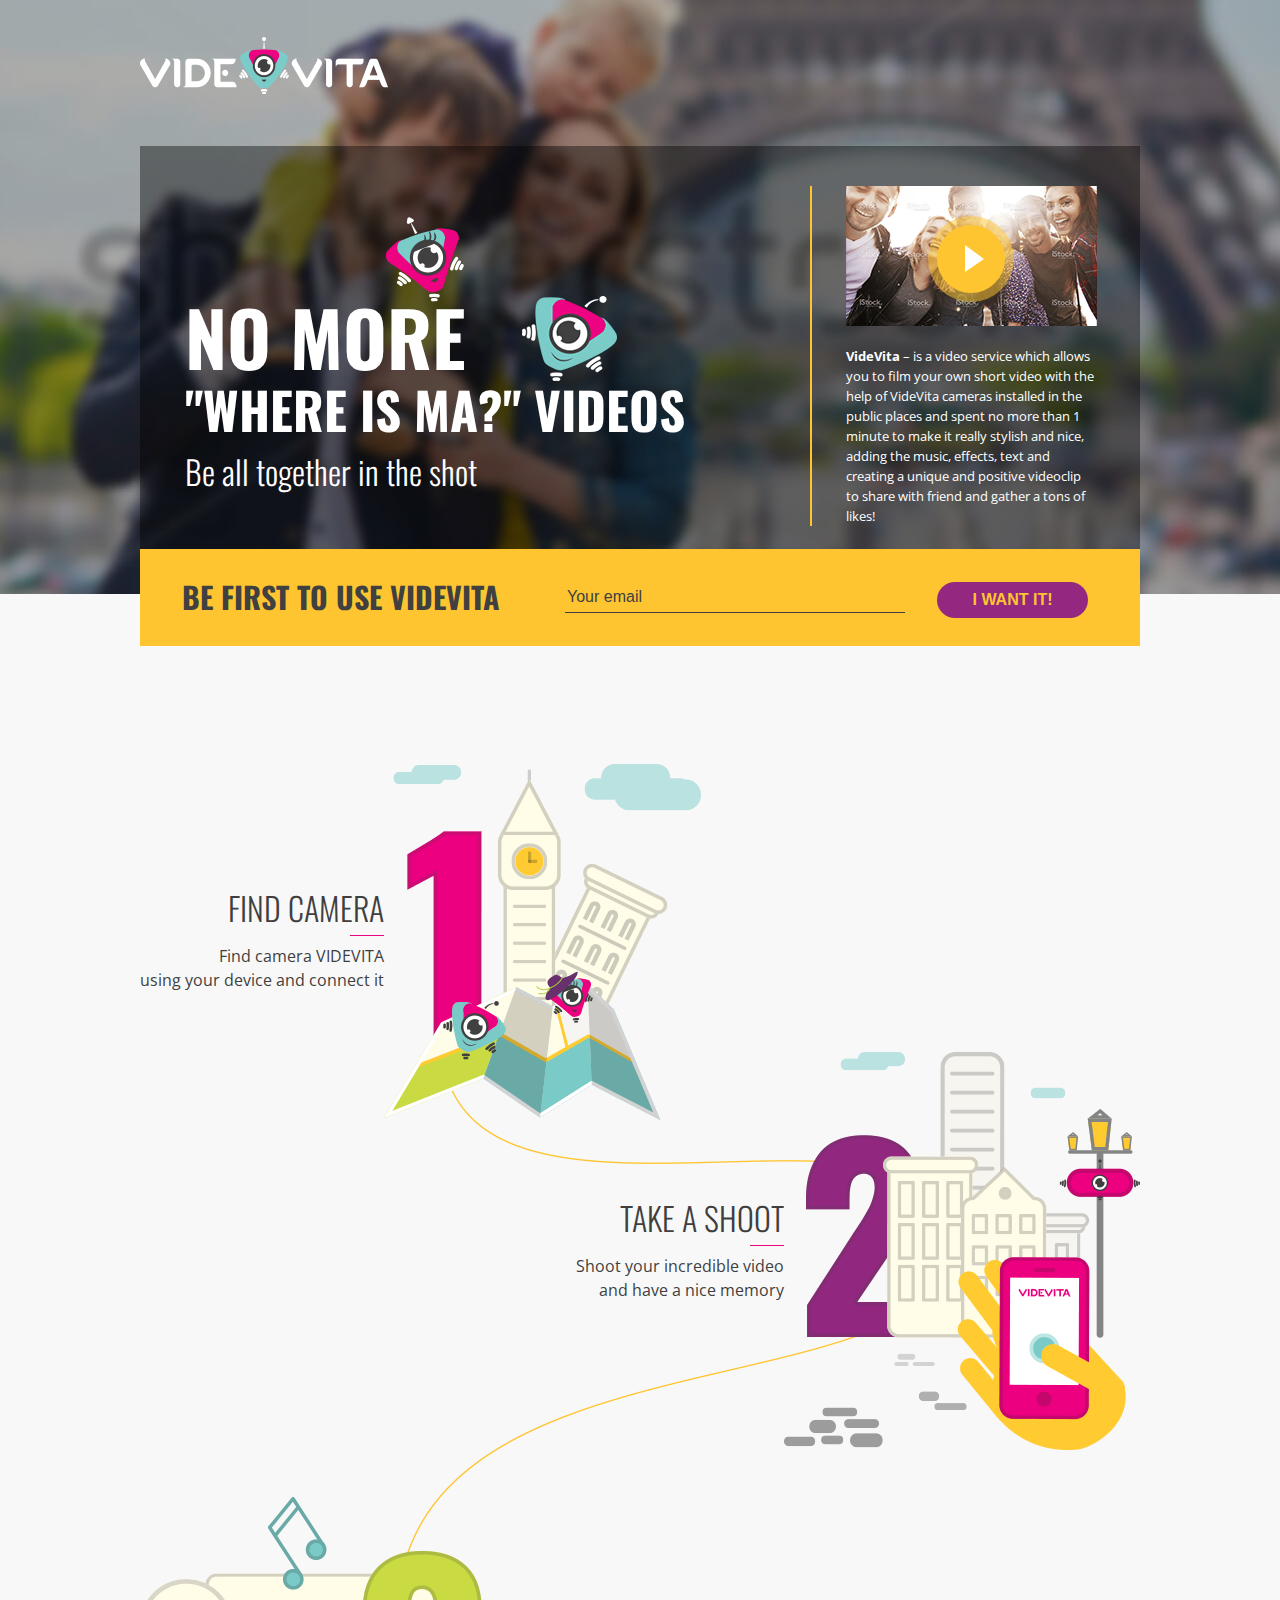
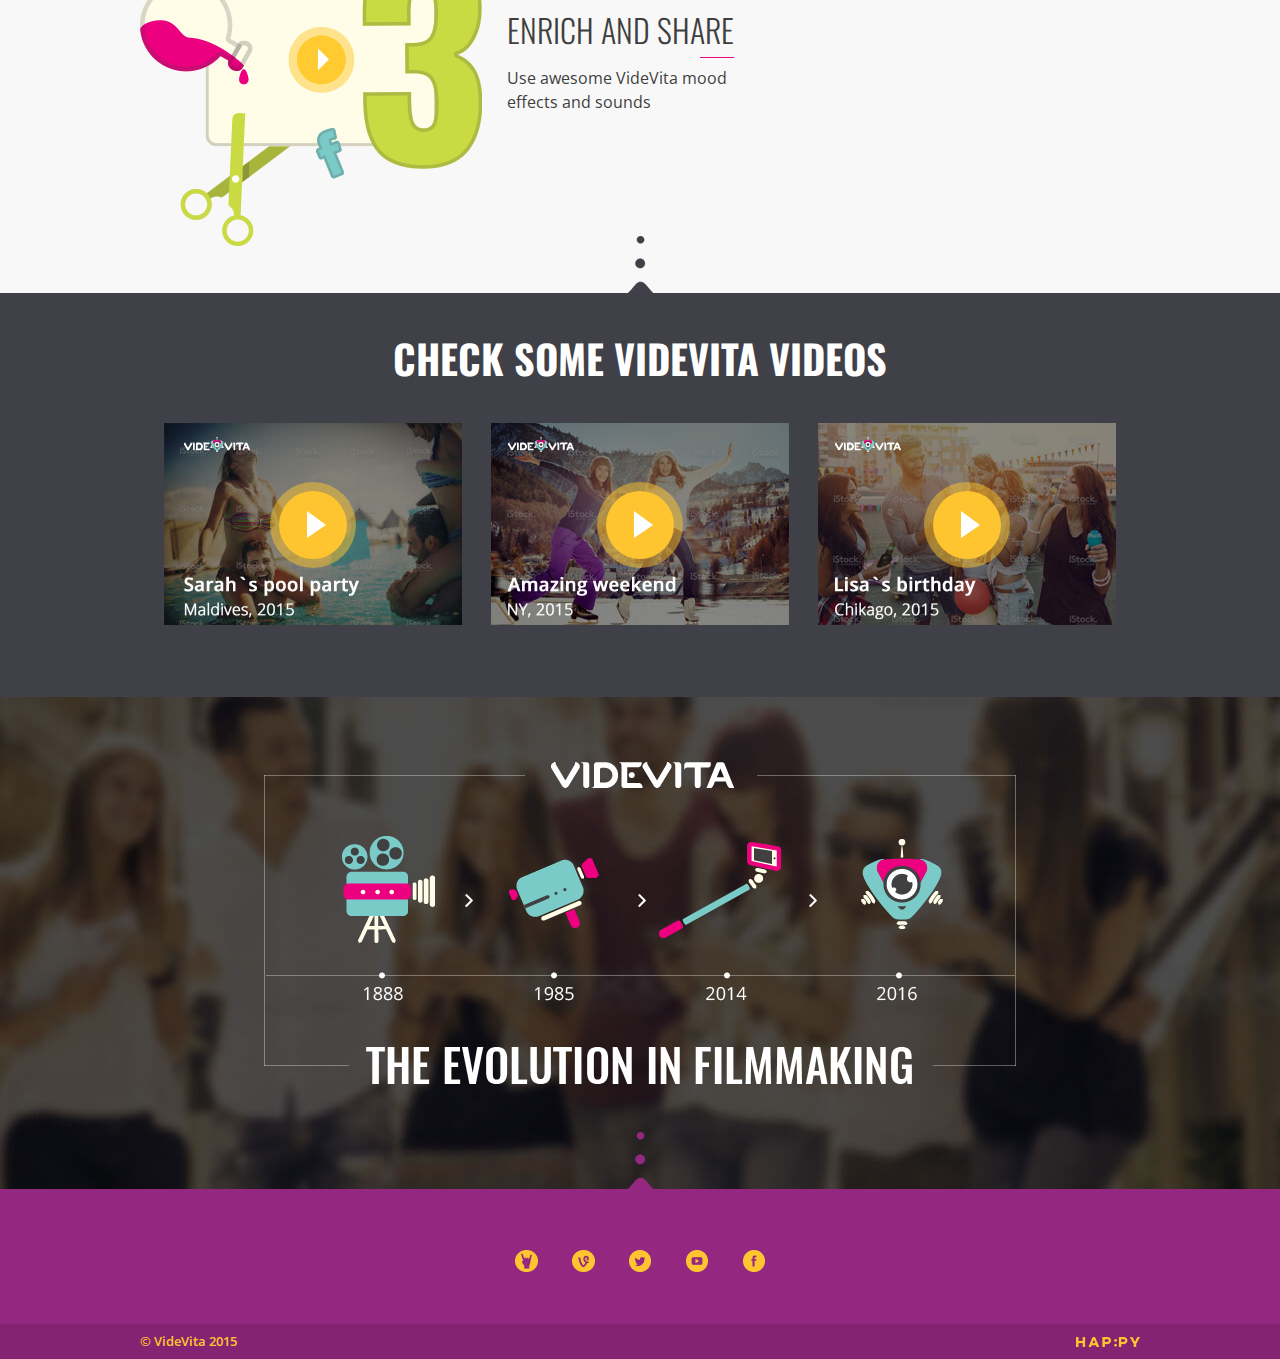
==== family.html @ 4fb15a7e "fxs" ====
<!DOCTYPE html>
<html lang="en">
<head>
	<meta charset="UTF-8">
	<meta content="width=device-width, initial-scale=1.0" name="viewport">
	<title>Vide Vita</title>
	<link rel="stylesheet" href="css/application.css">
	<script src="javascript/jquery-1.11.3.min.js"></script>
	<script src="javascript/main.js"></script>
</head>
<body>

<div class="overflow" id="top_popup">
	<div class="popup">
		<div class="close_btn">&times;</div>
		<iframe id="player" width="620" height="515" src="https://www.youtube.com/embed/m9vE_KxJKB8?enablejsapi=1" frameborder="0" allowfullscreen></iframe>
	</div>
</div>
<div class="overflow" id="vid_1">
	<div class="popup">
		<div class="close_btn">&times;</div>
		<iframe id="player2" width="620" height="515" src="https://www.youtube.com/embed/Utg8xJfvDkA?enablejsapi=1" frameborder="0" allowfullscreen></iframe>
	</div>
</div>
<div class="overflow" id="vid_2">
	<div class="popup">
		<div class="close_btn">&times;</div>
		<iframe id="player3" width="620" height="515" src="https://www.youtube.com/embed/xbzcPTRSy5Y?enablejsapi=1" frameborder="0" allowfullscreen></iframe>
	</div>
</div>
<div class="overflow" id="vid_3">
	<div class="popup">
		<div class="close_btn">&times;</div>
		<iframe id="player4" width="620" height="515" src="https://www.youtube.com/embed/7QGIwifx1K0?enablejsapi=1" frameborder="0" allowfullscreen></iframe>
	</div>
</div>

<!--START-->
<section class="start" id="family">
	<!--header-->
	<header id="header">
		<a href="javascript:;" class="logo">
			<img src="img/logo.png" alt="videvita logo">
		</a>
	</header>
	<!--newsletter_subscribe-->
	<div class="about container">
		<div class="clearfix">
			<div class="left left_cont">
				<!-- youth content -->
				<div class="youth">
					<h1>
						<span>
							Turn your video selfie
						</span>
						<br>
						to masterpiece
					</h1>
					<p>
						All likes will be Yours
					</p>
					<img src="img/top_pair.png" alt="pair">
				</div>
				<!-- family content -->
				<div class="family">
					<h1>
						No more<br>
						<span>
							"Where is Ma?" videos
						</span>
					</h1>
					<p>
						Be all together in the shot
					</p>
				</div>
				<!-- travel content -->
				<div class="travel">
					<h1>
						No more <br>
						<span>
							boring videos
						</span>
					</h1>
					<p>
						Journeys impressions – let them be really collectible
					</p>
				</div>
			</div>
			<div class="right right_cont">
				<div class="video">
					<span class="fake_play" data-target="top_popup"></span>
					<img src="img/top_video.png" alt="video">	
				</div>
				<p>
					<b>VideVita</b> – is a video service which 
					allows you to film your own short video with the help of VideVita cameras installed in the public places and spent no more than 1 minute to make it really stylish and nice, adding the music, effects, text and creating a unique and positive videoclip to share with friend and gather  a  tons of likes!
				</p>
			</div>
		</div>
		<div class="newsletter_subscribe">
			<h2 class="left">
				Be first to use VideVita
			</h2>
			<form action="">
				<input type="text" class="input_sub left" placeholder="Your email">
				<input type="submit" class="btn_sub right" value="I want it!">
			</form>
		</div>
	</div>
	
</section>

<!-- MANUAL -->
<section class="manual">
	<div class="container">
		<div class="container_fluid">
			<div class="block left manual_first">
				<div class="manual_content">
					<h2>
						find camera
					</h2>
					<p>
			      Find camera VIDEVITA
			      <br>
						using your device and connect it
					</p>
				</div>
				<div class="manual_img"><img src="img/manual_1.png" alt=""></div>
			</div>
		</div>
		<div class="container_fluid">
			<div class="block right manual_second">
				<div class="manual_content">
					<h2>
						take a shoot
					</h2>
					<p>
			      Shoot your incredible video 
			      <br> 
			      and have a nice memory
					</p>
				</div>
				<div class="manual_img"><img src="img/manual_2.png" alt=""></div>
			</div>
		</div>
		<div class="container_fluid">
			<div class="block left manual_third">
				<div class="manual_img"><img src="img/manual_3.png" alt=""></div>
				<div class="manual_content">
					<h2>
						enrich and share
					</h2>
					<p>
			      Use awesome VideVita mood 
			      <br>
						effects and sounds
					</p>
				</div>
			</div>
		</div>
	</div>
</section>

<!-- VIDEO -->
<section class="video">
	<div class="container">
		<h2>
			Check some videvita videos
		</h2>
		<div class="container_fluid videos_wr">
			<div class="block">
				<img src="img/video_block_1.jpg" alt="">
				<span class="fake_play" data-target="vid_1"></span>
			</div>
			<div class="block">
				<img src="img/video_block_2.jpg" alt="">
				<span class="fake_play" data-target="vid_2"></span>
			</div>
			<div class="block">
				<img src="img/video_block_3.jpg" alt="">
				<span class="fake_play" data-target="vid_3"></span>
			</div>
		</div>
	</div>
</section>

<!-- EVOLUTION -->
<section class="evolution">
	<div class="container">
		<img class="evo_img" src="img/evolution_img.png" alt="evolution">
	</div>
</section>

<!-- FOOTER -->
<footer id="footer">
	<div class="container socials">
		<a href="javascript:;" class="soc_1"></a>
		<a href="javascript:;" class="soc_2"></a>
		<a href="javascript:;" class="soc_3"></a>
		<a href="javascript:;" class="soc_4"></a>
		<a href="javascript:;" class="soc_5"></a>
	</div>
	<div class="container_fluid bottom">
		<div class="container">
			<div class="left copy">
				&copy; VideVita 2015
			</div>
			<div class="right">
				<a href="http://happydesign.pro/" target="_blank" class="happy">
					<img src="img/happy.png" alt="happy_logo">
				</a>
			</div>
		</div>
	</div>
</footer>

</body>
</html>
---- css/application.css ----
@import url(https://fonts.googleapis.com/css?family=Open+Sans:400,300,600,700,800);
/* font-family: 'Open Sans', sans-serif; */
@import url(https://fonts.googleapis.com/css?family=Oswald:400,300,700);
/* font-family: 'Oswald', sans-serif; */

/* reset */
html, body, div, span, applet, object, iframe,
h1, h2, h3, h4, h5, h6, p, blockquote, pre,
a, abbr, acronym, address, big, cite, code,
del, dfn, em, img, ins, kbd, q, s, samp,
small, strike, strong, sub, sup, tt, var,
b, u, i, center,
dl, dt, dd, ol, ul, li,
fieldset, form, label, legend,
table, caption, tbody, tfoot, thead, tr, th, td,
article, aside, canvas, details, embed, 
figure, figcaption, footer, header, hgroup, 
menu, nav, output, ruby, section, summary,
time, mark, audio, video {
	margin: 0;
	padding: 0;
	border: 0;
	font-size: 100%;
	font: inherit;
	vertical-align: baseline;
}
article, aside, details, figcaption, figure, 
footer, header, hgroup, menu, nav, section {
	display: block;
}
body {
	line-height: 1;
}
ol, ul {
	list-style: none;
}
blockquote, q {
	quotes: none;
}
blockquote:before, blockquote:after,
q:before, q:after {
	content: '';
	content: none;
}
table {
	border-collapse: collapse;
	border-spacing: 0;
}
b{
	font-weight: bold;
}

/* def's*/
html, body{
	height: 100%;
	font-family: 'Open Sans', sans-serif;
	background-color: #f8f8f8;
	min-width: 100px;
}

body > section,
footer{
	width: 100%;
	min-width: 1000px;
}

*{
	-webkit-box-sizing:border-box;
	-moz-box-sizing:border-box;
	box-sizing:border-box
}
:before,:after{
	-webkit-box-sizing:border-box;
	-moz-box-sizing:border-box;
	box-sizing:border-box
}

.container:before,
.container:after,
.container_fluid:before,
.container_fluid:after{
	display: table;
  content: " ";
}
.container:after,
.container_fluid:after{
	clear: both;
}

.container{
	width: 1000px;
	margin: 0 auto;
}
.container_fluid{
	width: 100%;
}

.left{
	float: left;
}
.right{
	float: right;
}

/* animation */
.animated {
  -webkit-animation-duration: 1s;
  animation-duration: 1s;
  -webkit-animation-fill-mode: both;
  animation-fill-mode: both;
}
@-webkit-keyframes fadeInLeft {
  0% {
    opacity: 0;
    -webkit-transform: translate3d(-100%, 0, 0);
    transform: translate3d(-100%, 0, 0);
  }

  100% {
    opacity: 1;
    -webkit-transform: none;
    transform: none;
  }
}

@keyframes fadeInLeft {
  0% {
    opacity: 0;
    -webkit-transform: translate3d(-100%, 0, 0);
    -ms-transform: translate3d(-100%, 0, 0);
    transform: translate3d(-100%, 0, 0);
  }

  100% {
    opacity: 1;
    -webkit-transform: none;
    -ms-transform: none;
    transform: none;
  }
}

.fadeInLeft {
  -webkit-animation-name: fadeInLeft;
  animation-name: fadeInLeft;
}

/* popup */
.overflow{
	display: none;
	position: fixed;
	overflow: hidden;
	z-index: 10;
	top: 0;
	left: 0;
	align-items: center;

	width: 100%;
	height: 100%;
	background: rgba(0,0,0, .7);

	-webkit-transition: all .3s ease;
	-o-transition: all .3s ease;
	transition: all .3s ease;
}
	.overflow.visible{
		display: flex;
	}
	.overflow .popup{
		margin: 0 auto;
		min-width: 600px;
		min-height: 300px;
		position: relative;
	}
	.close_btn{
		color: #f8f8f8;
		font-size: 35px;
		cursor: pointer;
		position: absolute;
		z-index: 11;
		top: -35px;
		right: 0;
	}

/* fake_play */
.fake_play{
	display: block;
	position: absolute;
	z-index: 2;
	top: 50%;
	left: 50%;
	margin-top: -34px;
	margin-left: -34px;
	width: 68px;
	height: 68px;
	background: #fec530;
	-webkit-border-radius: 50%;
	-moz-border-radius: 50%;
	-o-border-radius: 50%;
	border-radius: 50%;
	box-shadow: 0 0 0 9px rgba(254,197,48, .5);
	cursor: pointer;

	-webkit-transition: all .3s ease-in-out;
	-moz-transition: all .3s ease-in-out;
	-ms-transition: all .3s ease-in-out;
	-o-transition: all .3s ease-in-out;
	transition: all .3s ease-in-out;
	
}
	.fake_play:after{
		content: "";
    display: block;
    position: absolute;
    top: 20px;
    left: 28px;
    margin: 0 auto;
    border-style: solid;
    border-width: 14.5px 0 13.5px 19px;
    border-color: transparent transparent transparent rgba(255, 255, 255, 1);
	}
	.fake_play:hover{
   	-webkit-transform: scale(1.1);
		-moz-transform: scale(1.1);
		transform: scale(1.1);
	}

/* header */
#header{
	width: 1000px;
	margin: 0 auto;
}
	#header .logo{
		display: block;
		color: #fff;
	}

/* top */
section.start{
	width: 100%;
	height: 594px;
	position: relative;

	padding-top: 37px;
	-webkit-transition: background .3s ease;
	-o-transition: background .3s ease;
	transition: background .3s ease;
}
	section.start#youth{
		background: url('images/top_bg.jpg') no-repeat 50% top;
		-webkit-background-size: cover;
		background-size: cover;
	}
		section.start .youth{
			display: none;
		}
		section.start#youth .youth{
			display: block;
		}
		section.start#youth h1 span{
			display: inline-block;
			margin-bottom: 25px;
		}
	section.start#family{
		background: url('images/top_family.jpg') no-repeat 50% top;
		-webkit-background-size: cover;
		background-size: cover;
	}
		section.start .family{
			display: none;
		}
		section.start#family .family{
			display: block;
		}
			section.start .family h1,
			section.start .travel h1{
				margin-top: 113px !important;
			}
			section.start .family h1:before{
				content: '';
				width: 231px;
				height: 164px;
				top: -82px;
				left: 201px;
				position: absolute;
				display: block;

				background: url('images/family_pair.png') no-repeat 0 0;
			}
			section.start .family h1 span{
				display: block;
				margin-top: 10px;
			}
	section.start#travel{
		background: url('images/top_travel.jpg') no-repeat 50% top;
		-webkit-background-size: cover;
		background-size: cover;
	}
		section.start .travel{
			display: none;
		}
		section.start#travel .travel{
			display: block;
		}
		section.start .travel h1 span{
			display: block;
			margin-top: 13px;
		}
		section.start .travel h1:before{
			content: '';
			width: 212px;
			height: 223px;
			top: -93px;
			left: 208px;
			position: absolute;
			display: block;

			background: url('images/travel_pair.png') no-repeat 0 0;
		}

	section.start .newsletter_subscribe{
		position: absolute;
		bottom: 0;
		left: 0;
		width: 100%;
		padding: 33px 52px 28px 42px;

		background: #fec530;
	}
		.newsletter_subscribe h2{
			font-size: 30px;
			color: #404041;
			text-transform: uppercase;
			font-family: 'Oswald', sans-serif;
			font-weight: 700;
		}
		.newsletter_subscribe .input_sub{
			background: none;
			border: none;
			border-bottom: 1px solid #404041;
			outline: none;
			width: 340px;	
			margin-left: 65px;

			font-size: 16px;
			color: #404041;
			line-height: 28px;
		}

		::-webkit-input-placeholder {color:#404041;}
		::-moz-placeholder          {color:#404041;}
		:-moz-placeholder           {color:#404041;}
		:-ms-input-placeholder      {color:#404041;}

		.newsletter_subscribe .btn_sub{
			border: none;
			outline: none;
			height: 36px;
			width: 151px;
			
			cursor: pointer;
			text-align: center;
			color: #fec530;
			font-size: 16px;
			font-weight: 900;
			background: #942780;
			text-transform: uppercase;
			border-radius: 25px;

			-webkit-transition: all .3s ease-in-out;
			-o-transition: all .3s ease-in-out;
			transition: all .3s ease-in-out;
		}
			.newsletter_subscribe .btn_sub:hover{
				background-color: #fec530;
				color: #942780;
				box-shadow: 0 0 0 2px #942780;
			}

	section.start .about{
		position: relative;
		bottom: -50px;
		height: 500px;
		left: 0;
		padding: 40px 45px;

		background: rgba(0,0,0, .4);
	}
	section.start .about .left_cont{
		color: #fff;
	}
		section.start .left_cont h1{
			margin-bottom: 20px;
			margin-top: -25px;
			position: relative;

			font-family: 'Oswald', sans-serif;
			font-size: 75px;
			text-transform: uppercase;
			font-weight: 700;
		}
			section.start .left_cont h1 span {
				font-size: 51px;
			}
		section.start .left_cont p{
			margin-bottom: 30px;

			font-size: 33px;
			font-family: 'Oswald', sans-serif;
			font-weight: 300;
		}
	section.start .about .right_cont{
		padding-left: 34px;
		width: 285px;
		border-left: 2px solid #fec530;

		color: #fff;
		font-size: 13px;
		line-height: 20px;
	}
		section.start .about .video {
			margin-bottom: 15px;
			position: relative;
		}

/* manual */
section.manual{
	padding-top: 170px;
	padding-bottom: 45px;
}
	section.manual > .container{
		background: url('images/manual_bg.png') no-repeat 264px 230px;
	}
	section.manual h2{
		margin-bottom: 20px;

		font-family: 'Oswald', sans-serif;
		text-transform: uppercase;
		font-size: 32px;
		color: #3f3f40;
		font-weight: 300;
		position: relative;
	}
		section.manual h2:after{
			content: '';
			position: absolute;
			bottom: -12px;
			right: 0;
			width: 34px;
			height: 1px;
			background: #ec0681;
		}
	section.manual p{
		font-size: 16px;
		line-height: 24px;
		font-weight: 400;
		color: #3f3f40;
	}
	section.manual .block{
		position: relative;
	}
	section.manual .block > div{
		float: left;
	}
		.manual_first,
		.manual_second{
			text-align: right;
		}
		.manual_first .manual_content{
			margin-top: 128px;
		}
		.manual_second{
			margin-top: -70px;
		}
			.manual_second .manual_content{
				margin-top: 150px;
			}
		.manual_third{
			margin-top: 45px;
		}
			.manual_third .manual_content{
				margin-top: 117px;
				margin-left: 25px;
			}

/* video */
section.video{
	background: #404048;
	color: #fff;
	text-align: center;

	padding-bottom: 70px;
	position: relative;
}
	section.video:before{
		content: '';
		position: absolute;
		top: -57px;
		left: 50%;
		margin-left: -12px;
		width: 25px;
		height: 57px;

		background: url('images/video_before.png') no-repeat 50%;
		z-index: 2;
	}
	section.video h2{
		text-align: center;
		text-transform: uppercase;
		font-size: 40px;
		font-family: 'Oswald', sans-serif;
		font-weight: 700;

		margin: 45px 0;
	}

	section.video .block {
		display: inline-block;
		position: relative;
	}
		section.video .block:nth-child(even){
			margin: 0 25px;
		}

/* evolution */
section.evolution{
	height: 492px;

	background: url('images/evolution_bg.jpg') no-repeat 50%;
	-webkit-background-size: cover;
	background-size: cover;
}
	section.evolution .evo_img{
		display: block;
		margin: 65px auto 105px;
	}

/* footer */
#footer{
	background-color: #942780;
	position: relative;
}
	#footer:before{
		content: '';
		position: absolute;
		top: -57px;
		left: 50%;
		margin-left: -12px;
		width: 25px;
		height: 57px;

		background: url('images/footer_before.png') no-repeat 50%;
		z-index: 2;
	}
	#footer .socials{
		text-align: center;
		padding-top: 60px;
		padding-bottom: 50px;
	}
		#footer .socials a{
			display: inline-block;
			margin: 0 15px;
			width: 23px;
			height: 23px;
			text-decoration: none;

			-webkit-transition: all .3s ease-in-out;
			-moz-transition: all .3s ease-in-out;
			-ms-transition: all .3s ease-in-out;
			-o-transition: all .3s ease-in-out;
			transition: all .3s ease-in-out;
		}
			#footer .socials a:hover{
		   	-webkit-transform: scale(0.9);
				-moz-transform: scale(0.9);
				transform: scale(0.9);
			}
			#footer .socials a.soc_1{
				background: url('images/soc_1.png') no-repeat 50%;
			}
			#footer .socials a.soc_2{
				background: url('images/soc_2.png') no-repeat 50%;
			}
			#footer .socials a.soc_3{
				background: url('images/soc_3.png') no-repeat 50%;
			}
			#footer .socials a.soc_4{
				background: url('images/soc_4.png') no-repeat 50%;
			}
			#footer .socials a.soc_5{
				background: url('images/soc_5.png') no-repeat 50%;
			}
	#footer .bottom{
		height: 35px;
		line-height: 35px;

		background: #852373;
		color: #fec530;
	}
		#footer .bottom .copy{
			font-size: 13px;
			font-weight: 600;
		}
		#footer .bottom .happy{
			text-decoration: none;
		}
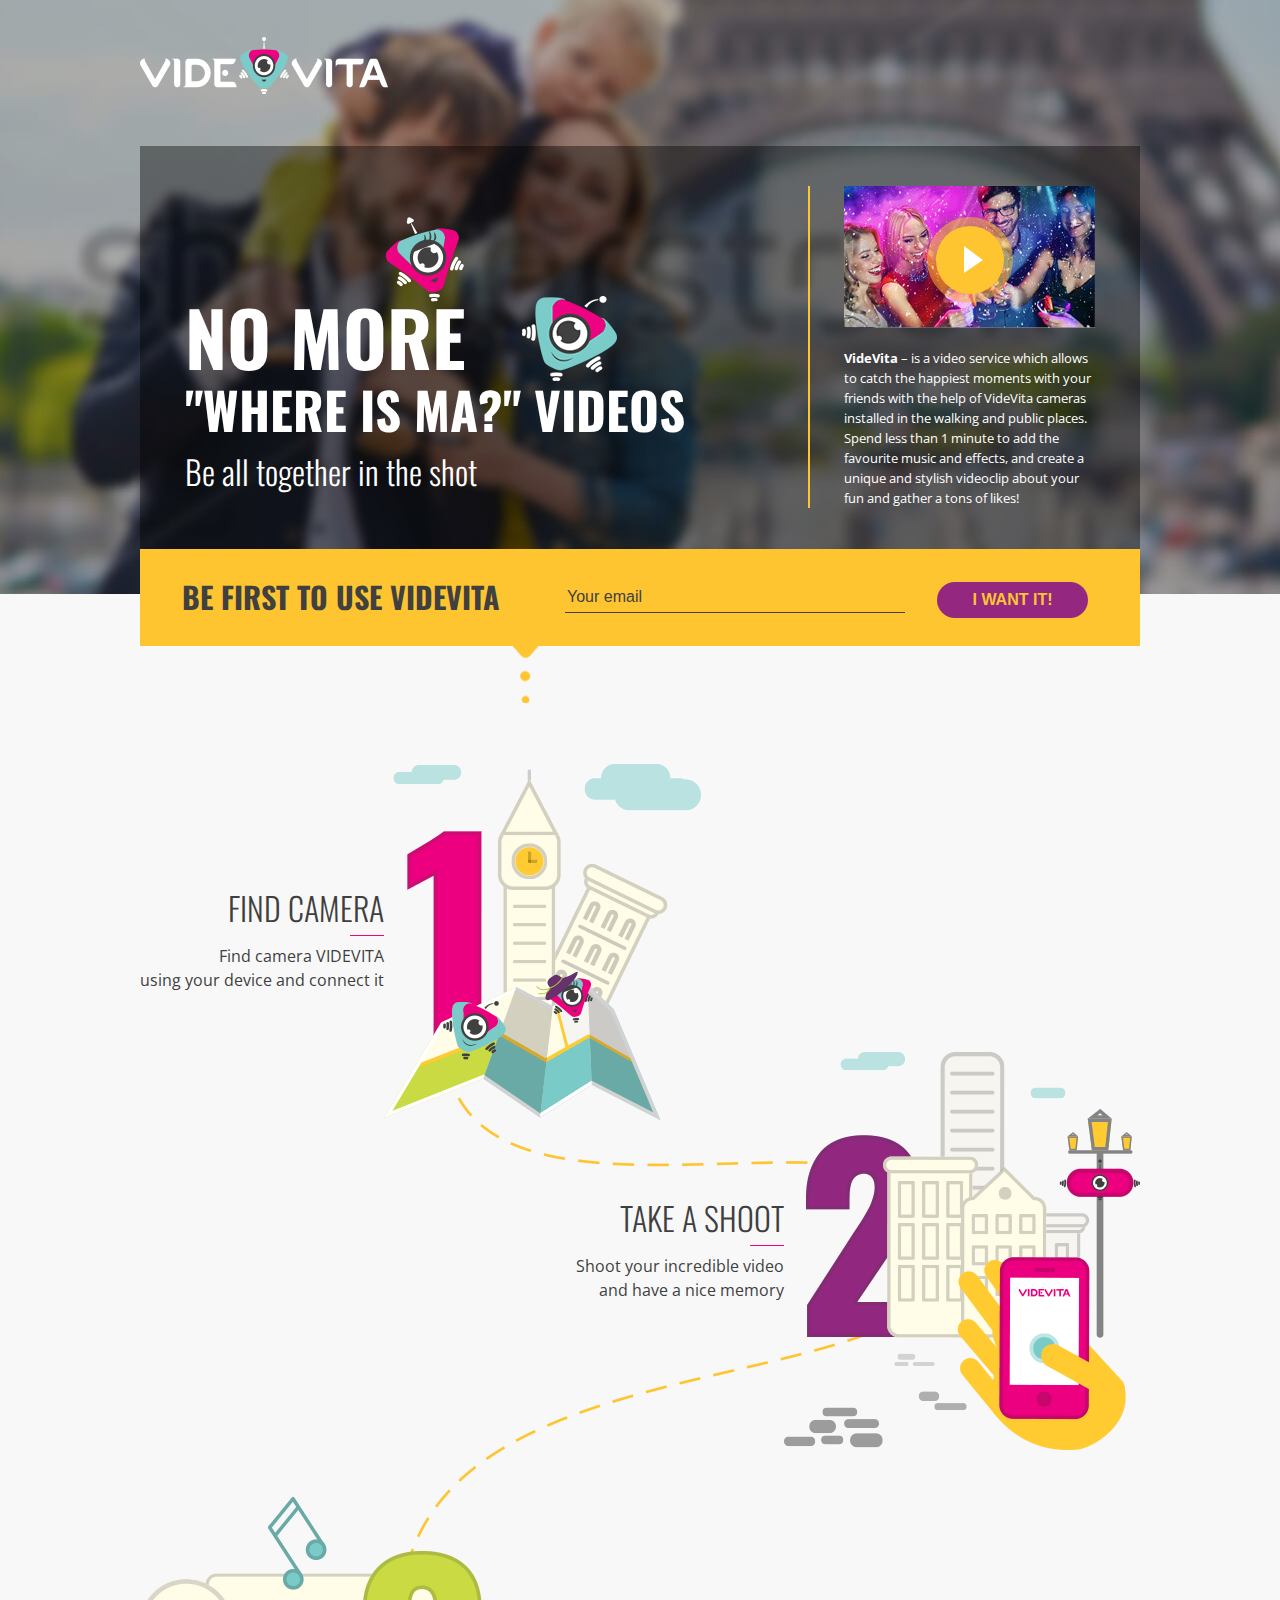
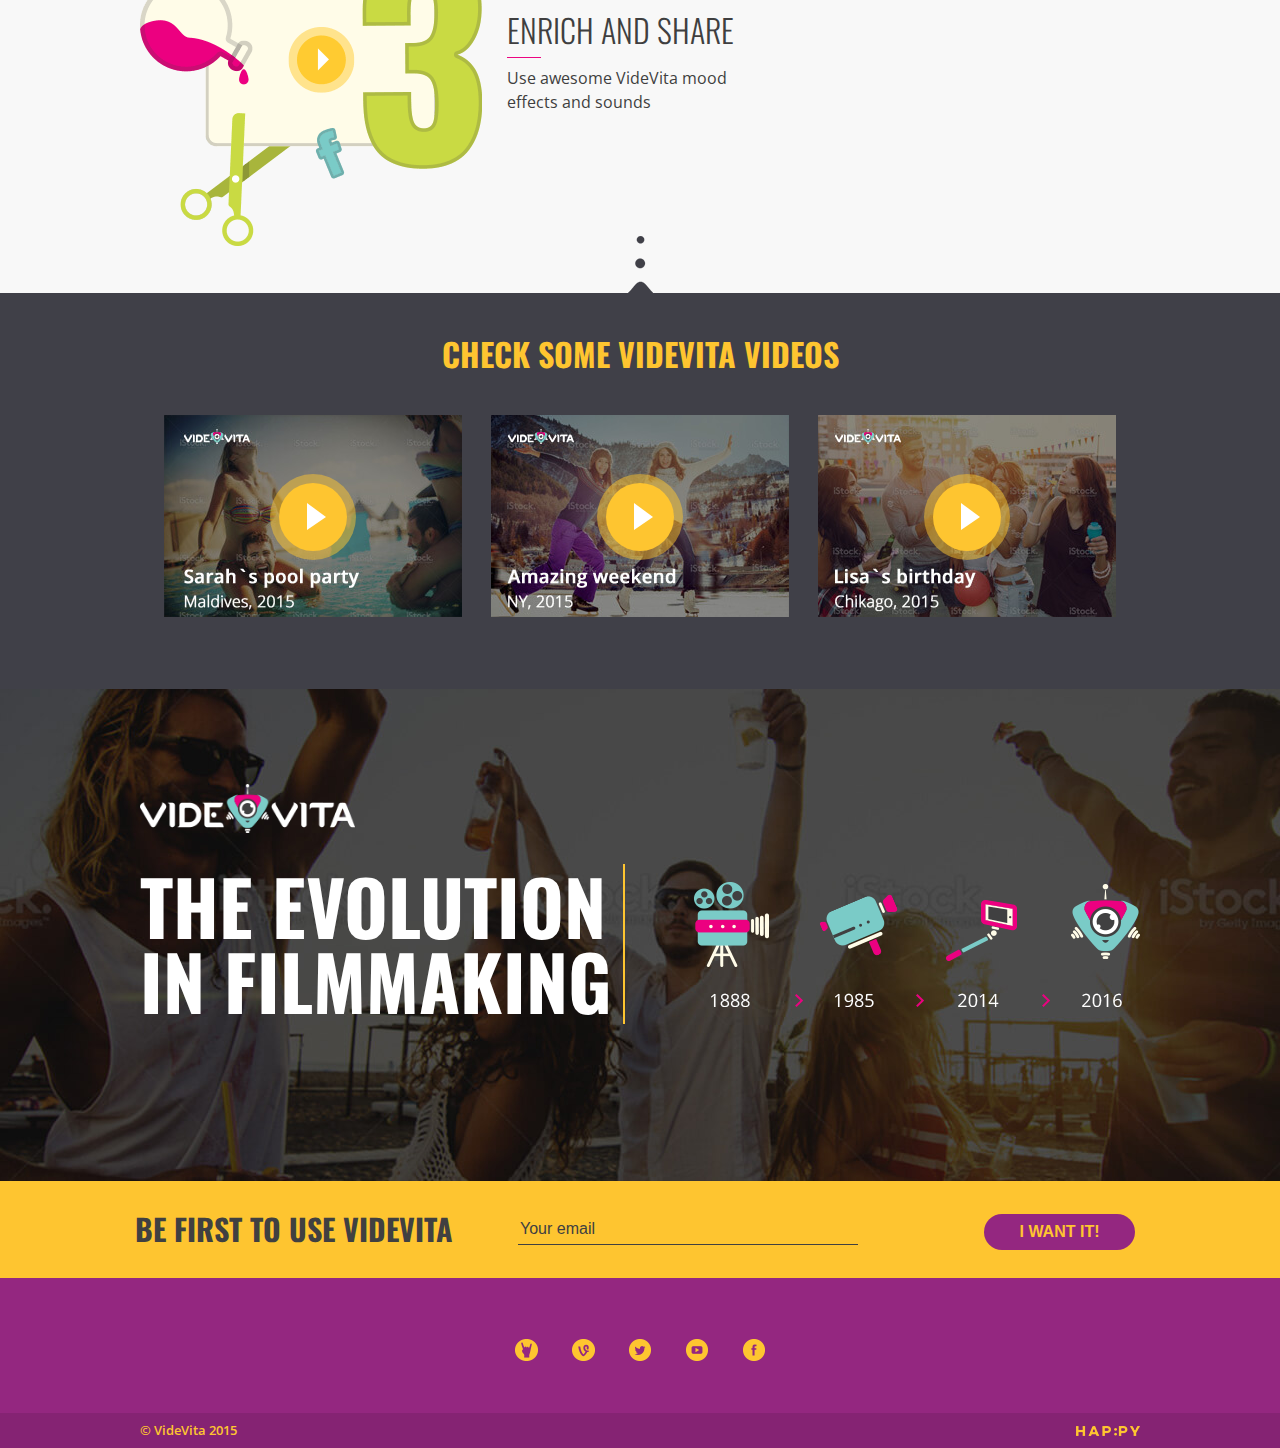
==== commit f1c999ad: "fxs/changes" ====
--- a/family.html
+++ b/family.html
@@ -13,25 +13,25 @@
 <div class="overflow" id="top_popup">
 	<div class="popup">
 		<div class="close_btn">&times;</div>
-		<iframe id="player" width="620" height="515" src="https://www.youtube.com/embed/m9vE_KxJKB8?enablejsapi=1" frameborder="0" allowfullscreen></iframe>
+		<iframe id="player" width="620" height="515" src="https://www.youtube.com/embed/m9vE_KxJKB8?enablejsapi=1&loop=1&playlist=m9vE_KxJKB8" frameborder="0" allowfullscreen></iframe>
 	</div>
 </div>
 <div class="overflow" id="vid_1">
 	<div class="popup">
 		<div class="close_btn">&times;</div>
-		<iframe id="player2" width="620" height="515" src="https://www.youtube.com/embed/Utg8xJfvDkA?enablejsapi=1" frameborder="0" allowfullscreen></iframe>
+		<iframe id="player2" width="620" height="515" src="https://www.youtube.com/embed/Utg8xJfvDkA?enablejsapi=1&loop=1&playlist=Utg8xJfvDkA" frameborder="0" allowfullscreen></iframe>
 	</div>
 </div>
 <div class="overflow" id="vid_2">
 	<div class="popup">
 		<div class="close_btn">&times;</div>
-		<iframe id="player3" width="620" height="515" src="https://www.youtube.com/embed/xbzcPTRSy5Y?enablejsapi=1" frameborder="0" allowfullscreen></iframe>
+		<iframe id="player3" width="620" height="515" src="https://www.youtube.com/embed/xbzcPTRSy5Y?enablejsapi=1&loop=1&playlist=xbzcPTRSy5Y" frameborder="0" allowfullscreen></iframe>
 	</div>
 </div>
 <div class="overflow" id="vid_3">
 	<div class="popup">
 		<div class="close_btn">&times;</div>
-		<iframe id="player4" width="620" height="515" src="https://www.youtube.com/embed/7QGIwifx1K0?enablejsapi=1" frameborder="0" allowfullscreen></iframe>
+		<iframe id="player4" width="620" height="515" src="https://www.youtube.com/embed/7QGIwifx1K0?enablejsapi=1&loop=1&playlist=7QGIwifx1K0" frameborder="0" allowfullscreen></iframe>
 	</div>
 </div>
 
@@ -49,6 +49,7 @@
 			<div class="left left_cont">
 				<!-- youth content -->
 				<div class="youth">
+					<img src="img/top_pair.png" alt="pair">
 					<h1>
 						<span>
 							Turn your video selfie
@@ -59,7 +60,6 @@
 					<p>
 						All likes will be Yours
 					</p>
-					<img src="img/top_pair.png" alt="pair">
 				</div>
 				<!-- family content -->
 				<div class="family">
@@ -89,11 +89,11 @@
 			<div class="right right_cont">
 				<div class="video">
 					<span class="fake_play" data-target="top_popup"></span>
-					<img src="img/top_video.png" alt="video">	
+					<img src="img/top_video.jpg" alt="video">	
 				</div>
 				<p>
-					<b>VideVita</b> – is a video service which 
-					allows you to film your own short video with the help of VideVita cameras installed in the public places and spent no more than 1 minute to make it really stylish and nice, adding the music, effects, text and creating a unique and positive videoclip to share with friend and gather  a  tons of likes!
+					<b>VideVita</b> – is a video service which allows to catch the happiest moments with your friends with the help of     VideVita cameras installed in the     walking and public places. Spend less than 1 minute to add the favourite music and effects, and create a unique and stylish videoclip about your fun  and gather a tons of likes!
+
 				</p>
 			</div>
 		</div>
@@ -147,7 +147,7 @@
 			<div class="block left manual_third">
 				<div class="manual_img"><img src="img/manual_3.png" alt=""></div>
 				<div class="manual_content">
-					<h2>
+					<h2 class="skull">
 						enrich and share
 					</h2>
 					<p>
@@ -187,7 +187,32 @@
 <!-- EVOLUTION -->
 <section class="evolution">
 	<div class="container">
-		<img class="evo_img" src="img/evolution_img.png" alt="evolution">
+		<div class="left left_cont">
+			<img src="img/logo.png" alt="evologo" class="evolution_logo">
+			<h2>
+				tHE EVOLUTION
+				<br>
+				IN fILMMAKING
+			</h2>
+		</div>
+		<div class="right right_cont">
+			<img class="evo_img" src="img/evolution_img.png" alt="evolution">	
+		</div>
+	</div>
+</section>
+
+<!-- prefooter sendemailform -->
+<section class="footer_sendmail">
+	<div class="newsletter_subscribe">
+		<div class="container">
+			<h2 class="left">
+				Be first to use VideVita
+			</h2>
+			<form action="">
+				<input type="text" class="input_sub left" placeholder="Your email">
+				<input type="submit" class="btn_sub right" value="I want it!">
+			</form>
+		</div>
 	</div>
 </section>
 
--- a/css/application.css
+++ b/css/application.css
@@ -256,6 +256,9 @@
 		section.start#youth .youth{
 			display: block;
 		}
+		section.start#youth h1{
+			margin-top: -10px;
+		}
 		section.start#youth h1 span{
 			display: inline-block;
 			margin-bottom: 25px;
@@ -316,11 +319,25 @@
 
 			background: url('images/travel_pair.png') no-repeat 0 0;
 		}
-
+	
 	section.start .newsletter_subscribe{
 		position: absolute;
 		bottom: 0;
 		left: 0;
+	}
+		section.start .newsletter_subscribe:before{
+			content: '';
+			position: absolute;
+			bottom: -57px;
+			left: 373px;
+			width: 25px;
+			height: 57px;
+
+			background: url('images/top_before.png') no-repeat 50%;
+			z-index: 2;
+		}
+	section.start .newsletter_subscribe,
+	section.footer_sendmail .newsletter_subscribe{
 		width: 100%;
 		padding: 33px 52px 28px 42px;
 
@@ -410,7 +427,7 @@
 		}
 	section.start .about .right_cont{
 		padding-left: 34px;
-		width: 285px;
+		width: 287px;
 		border-left: 2px solid #fec530;
 
 		color: #fff;
@@ -449,6 +466,10 @@
 			height: 1px;
 			background: #ec0681;
 		}
+		section.manual h2.skull:after{
+			right: inherit;
+			left: 0;
+		}
 	section.manual p{
 		font-size: 16px;
 		line-height: 24px;
@@ -506,9 +527,10 @@
 	section.video h2{
 		text-align: center;
 		text-transform: uppercase;
-		font-size: 40px;
+		font-size: 32px;
 		font-family: 'Oswald', sans-serif;
 		font-weight: 700;
+		color: #fec530;
 
 		margin: 45px 0;
 	}
@@ -525,13 +547,35 @@
 section.evolution{
 	height: 492px;
 
+	padding-top: 95px;
+
 	background: url('images/evolution_bg.jpg') no-repeat 50%;
 	-webkit-background-size: cover;
 	background-size: cover;
 }
+	section.evolution .evolution_logo{
+		display: block;
+		width: 215px;
+		margin-bottom: 35px;
+	}
+	section.evolution h2{
+		text-transform: uppercase;
+		font-size: 75px;
+		font-family: 'Oswald', sans-serif;
+		font-weight: 700;
+		color: #fff;
+	}
 	section.evolution .evo_img{
 		display: block;
-		margin: 65px auto 105px;
+		margin-top: 18px;
+		margin-left: 55px;
+	}
+	section.evolution .left_cont{
+	}
+	section.evolution .right_cont{
+		height: 160px;
+		margin-top: 80px;
+		border-left: 2px solid #fec530;
 	}
 
 /* footer */
@@ -539,18 +583,6 @@
 	background-color: #942780;
 	position: relative;
 }
-	#footer:before{
-		content: '';
-		position: absolute;
-		top: -57px;
-		left: 50%;
-		margin-left: -12px;
-		width: 25px;
-		height: 57px;
-
-		background: url('images/footer_before.png') no-repeat 50%;
-		z-index: 2;
-	}
 	#footer .socials{
 		text-align: center;
 		padding-top: 60px;
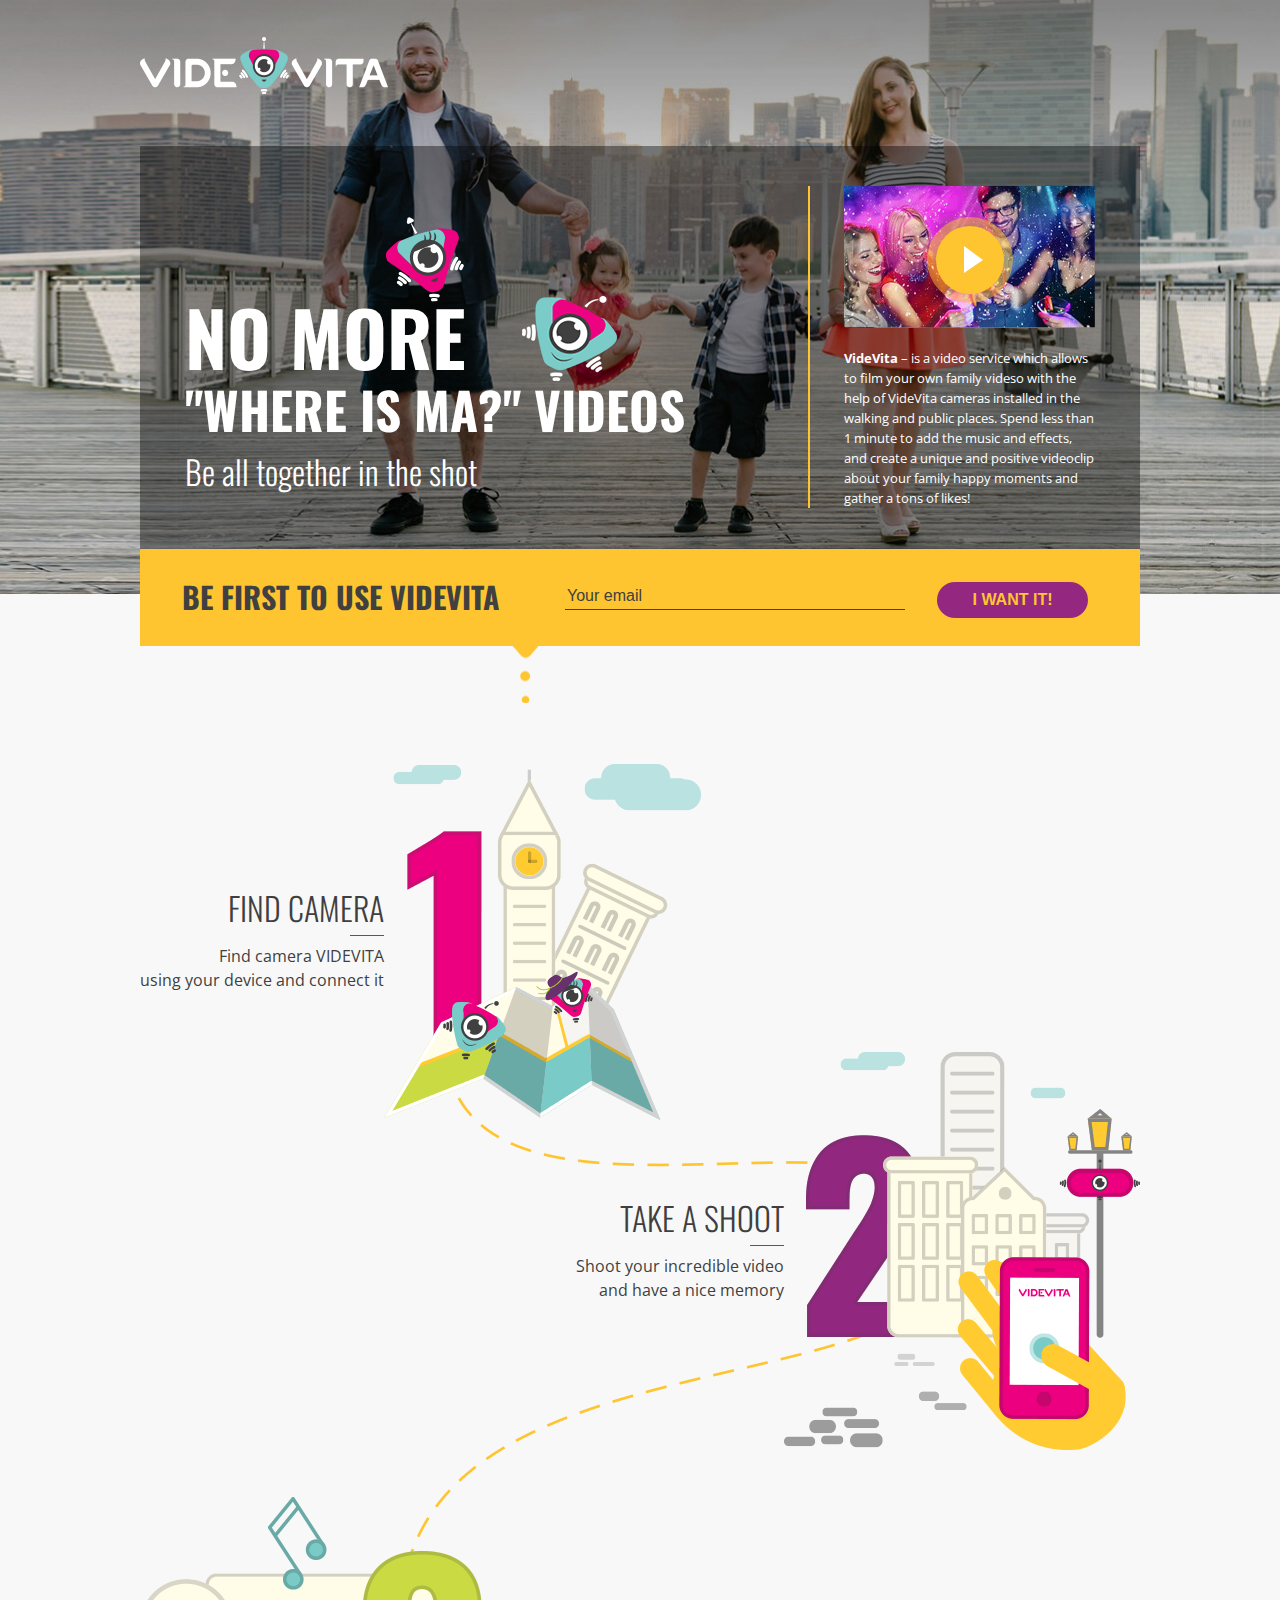
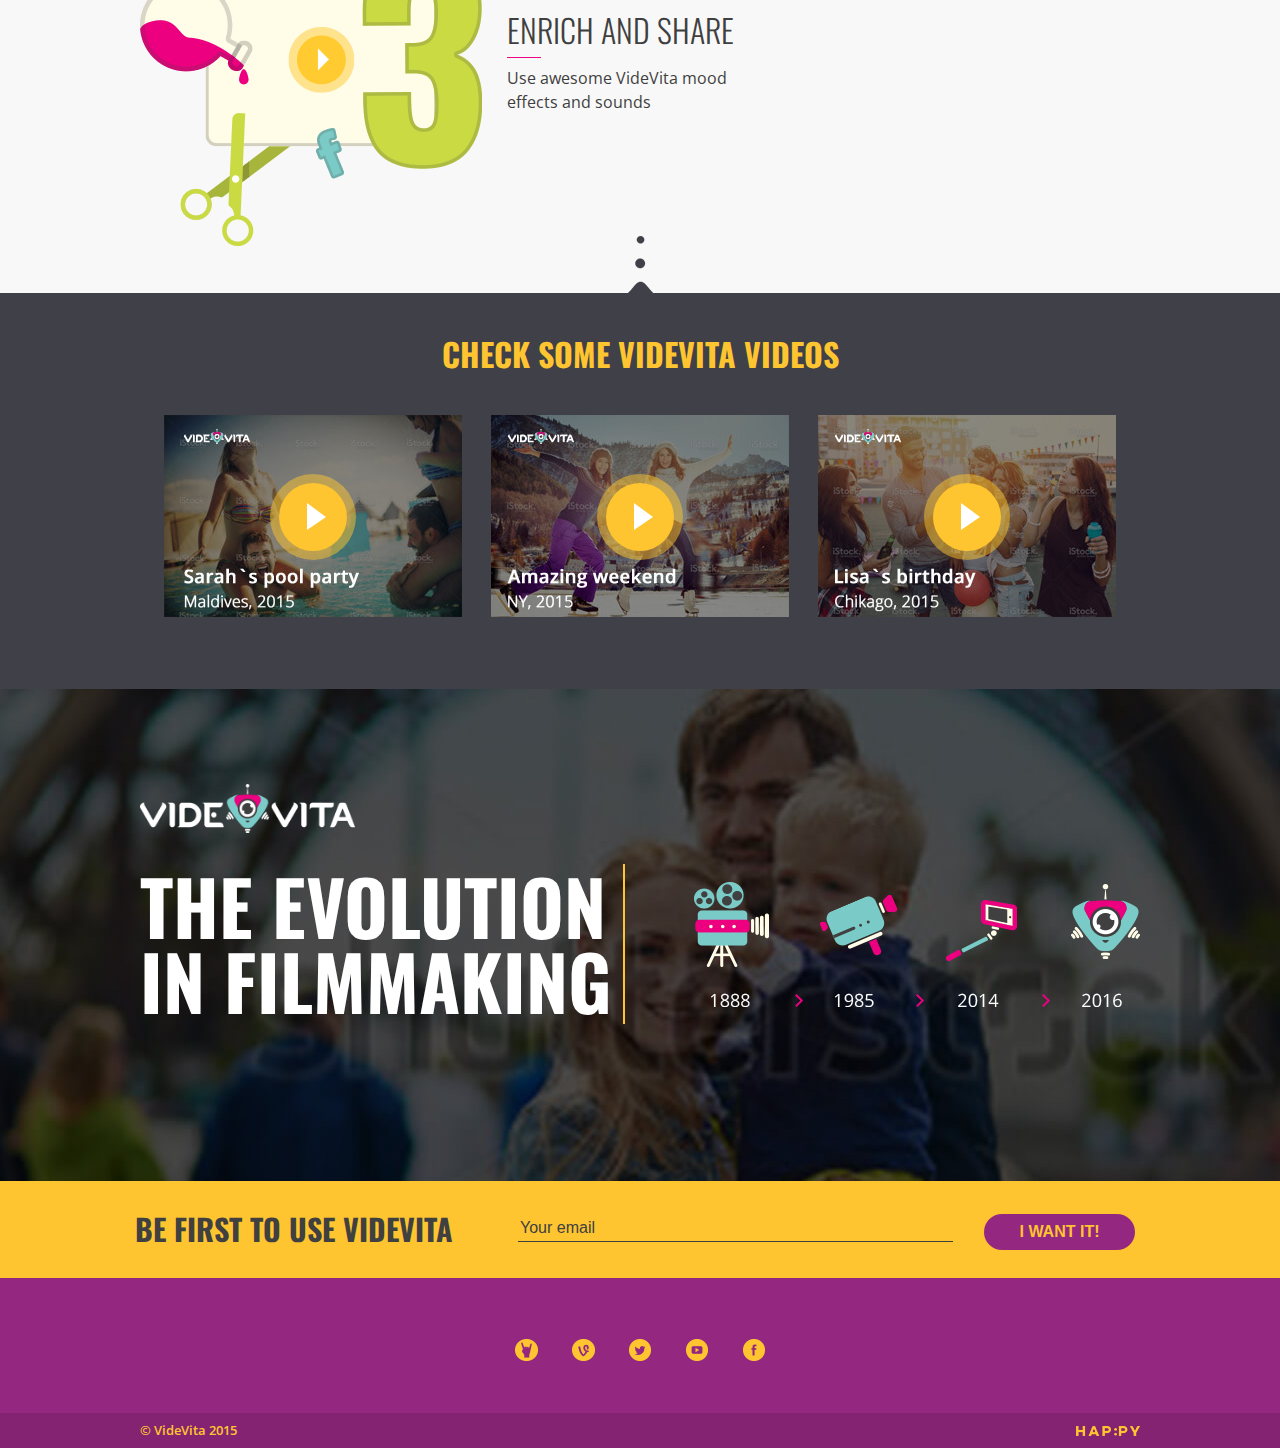
==== commit 192d045c: "evolution, ie input fix, pages bg's" ====
--- a/family.html
+++ b/family.html
@@ -92,7 +92,7 @@
 					<img src="img/top_video.jpg" alt="video">	
 				</div>
 				<p>
-					<b>VideVita</b> – is a video service which allows to catch the happiest moments with your friends with the help of     VideVita cameras installed in the     walking and public places. Spend less than 1 minute to add the favourite music and effects, and create a unique and stylish videoclip about your fun  and gather a tons of likes!
+					<b>VideVita</b> – is a video service which allows to film your own family videso with the help of VideVita cameras installed in the walking and public places. Spend less than 1 minute to add the music and effects, and create a unique and positive videoclip about your family happy moments and gather a tons of likes!
 
 				</p>
 			</div>
@@ -185,7 +185,7 @@
 </section>
 
 <!-- EVOLUTION -->
-<section class="evolution">
+<section class="evolution family">
 	<div class="container">
 		<div class="left left_cont">
 			<img src="img/logo.png" alt="evologo" class="evolution_logo">
--- a/css/application.css
+++ b/css/application.css
@@ -310,10 +310,10 @@
 		}
 		section.start .travel h1:before{
 			content: '';
-			width: 212px;
-			height: 223px;
-			top: -93px;
-			left: 208px;
+			width: 470px;
+			height: 235px;
+			top: -95px;
+			left: 138px;
 			position: absolute;
 			display: block;
 
@@ -343,6 +343,9 @@
 
 		background: #fec530;
 	}
+		section.footer_sendmail .input_sub{
+			width: 435px;
+		}
 		.newsletter_subscribe h2{
 			font-size: 30px;
 			color: #404041;
@@ -357,7 +360,8 @@
 			outline: none;
 			width: 340px;	
 			margin-left: 65px;
-
+			height: 28px;
+			
 			font-size: 16px;
 			color: #404041;
 			line-height: 28px;
@@ -546,13 +550,25 @@
 /* evolution */
 section.evolution{
 	height: 492px;
-
 	padding-top: 95px;
-
-	background: url('images/evolution_bg.jpg') no-repeat 50%;
-	-webkit-background-size: cover;
-	background-size: cover;
-}
+}
+	/* bg's */
+	section.evolution.youth{
+		background: url('images/evolution_bg.jpg') no-repeat 50%;
+		-webkit-background-size: cover;
+		background-size: cover;
+	}
+	section.evolution.family{
+		background: url('images/evolution_bg_family.jpg') no-repeat 50%;
+		-webkit-background-size: cover;
+		background-size: cover;
+	}
+	section.evolution.travel{
+		background: url('images/evolution_bg_travel.jpg') no-repeat 50%;
+		-webkit-background-size: cover;
+		background-size: cover;
+	}
+	/**/
 	section.evolution .evolution_logo{
 		display: block;
 		width: 215px;
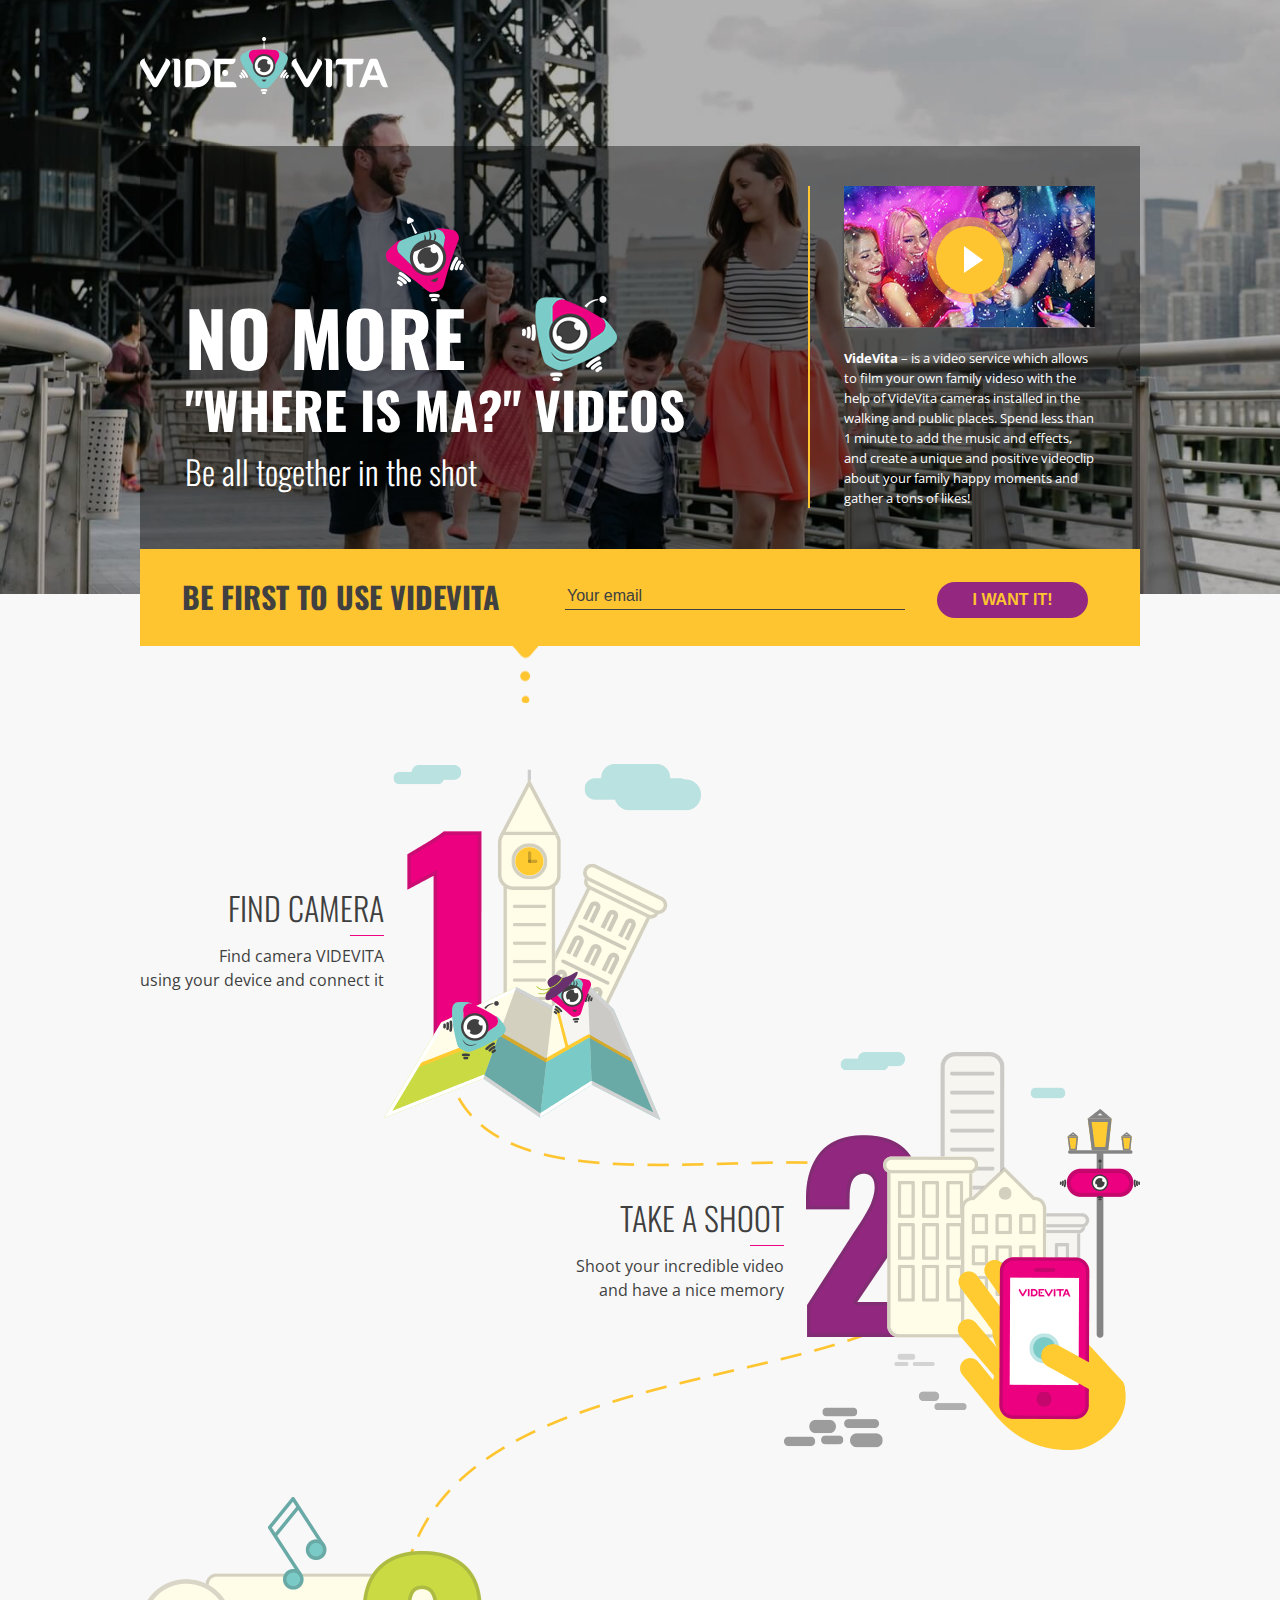
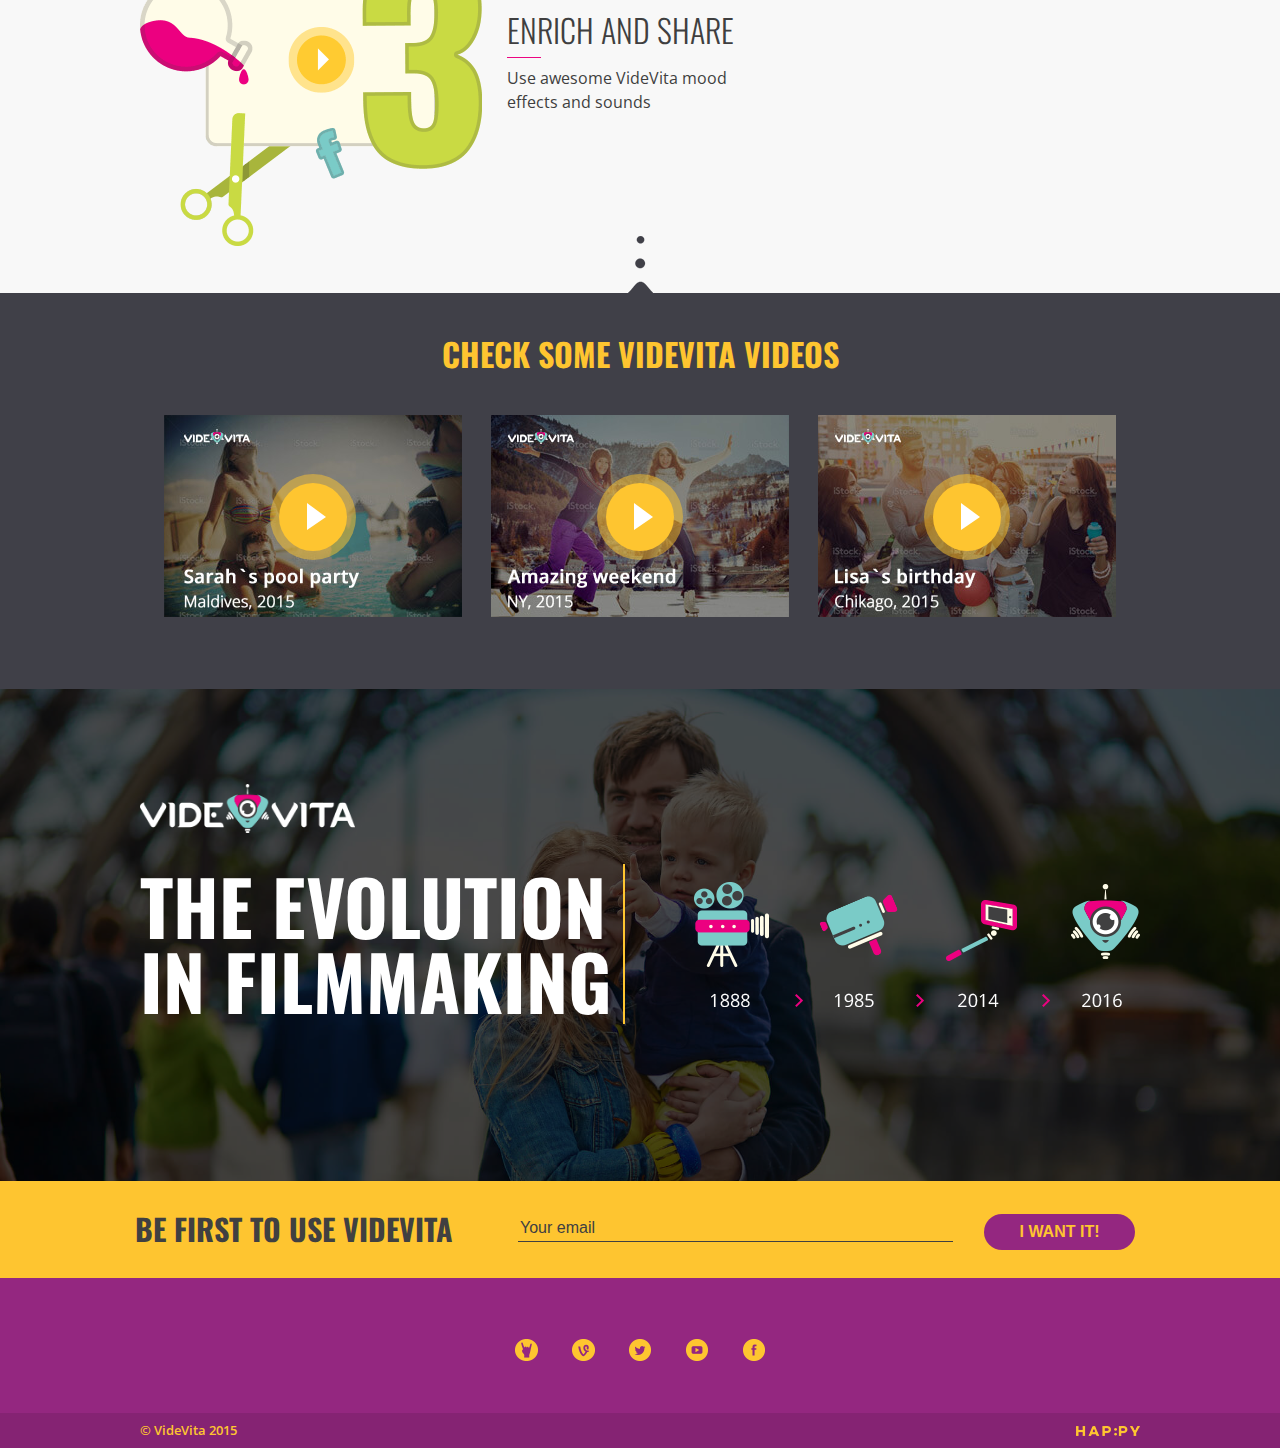
==== commit cff411ba: "new pages bgs" ====
--- a/family.html
+++ b/family.html
@@ -3,7 +3,7 @@
 <head>
 	<meta charset="UTF-8">
 	<meta content="width=device-width, initial-scale=1.0" name="viewport">
-	<title>Vide Vita</title>
+	<title>Vide Vita Family</title>
 	<link rel="stylesheet" href="css/application.css">
 	<script src="javascript/jquery-1.11.3.min.js"></script>
 	<script src="javascript/main.js"></script>
--- a/css/application.css
+++ b/css/application.css
@@ -228,6 +228,8 @@
 #header{
 	width: 1000px;
 	margin: 0 auto;
+	position: relative;
+	z-index: 3;
 }
 	#header .logo{
 		display: block;
@@ -246,7 +248,7 @@
 	transition: background .3s ease;
 }
 	section.start#youth{
-		background: url('images/top_bg.jpg') no-repeat 50% top;
+		background: url('images/top_youth.jpg') no-repeat 50%;
 		-webkit-background-size: cover;
 		background-size: cover;
 	}
@@ -264,7 +266,7 @@
 			margin-bottom: 25px;
 		}
 	section.start#family{
-		background: url('images/top_family.jpg') no-repeat 50% top;
+		background: url('images/top_family.jpg') no-repeat 50%;
 		-webkit-background-size: cover;
 		background-size: cover;
 	}
@@ -294,7 +296,7 @@
 				margin-top: 10px;
 			}
 	section.start#travel{
-		background: url('images/top_travel.jpg') no-repeat 50% top;
+		background: url('images/top_travel.jpg') no-repeat 50%;
 		-webkit-background-size: cover;
 		background-size: cover;
 	}
@@ -396,6 +398,17 @@
 				color: #942780;
 				box-shadow: 0 0 0 2px #942780;
 			}
+	
+	section.start:before{
+		content: '';
+		height: 594px;
+		width: 100%;
+		z-index: 2;
+		position: absolute;
+		top: 0;
+		left: 0;
+		background: rgba(0,0,0, .3);
+	}
 
 	section.start .about{
 		position: relative;
@@ -403,6 +416,7 @@
 		height: 500px;
 		left: 0;
 		padding: 40px 45px;
+		z-index: 3;
 
 		background: rgba(0,0,0, .4);
 	}
@@ -551,7 +565,22 @@
 section.evolution{
 	height: 492px;
 	padding-top: 95px;
-}
+	position: relative;
+}
+	section.evolution:before{
+		content: '';
+		height: 492px;
+		width: 100%;
+		position: absolute;
+		top: 0;
+		left: 0;
+		z-index: 2;
+		background: rgba(0,0,0, .7);
+	}
+	section.evolution .container{
+		position: relative;
+		z-index: 3;
+	}
 	/* bg's */
 	section.evolution.youth{
 		background: url('images/evolution_bg.jpg') no-repeat 50%;
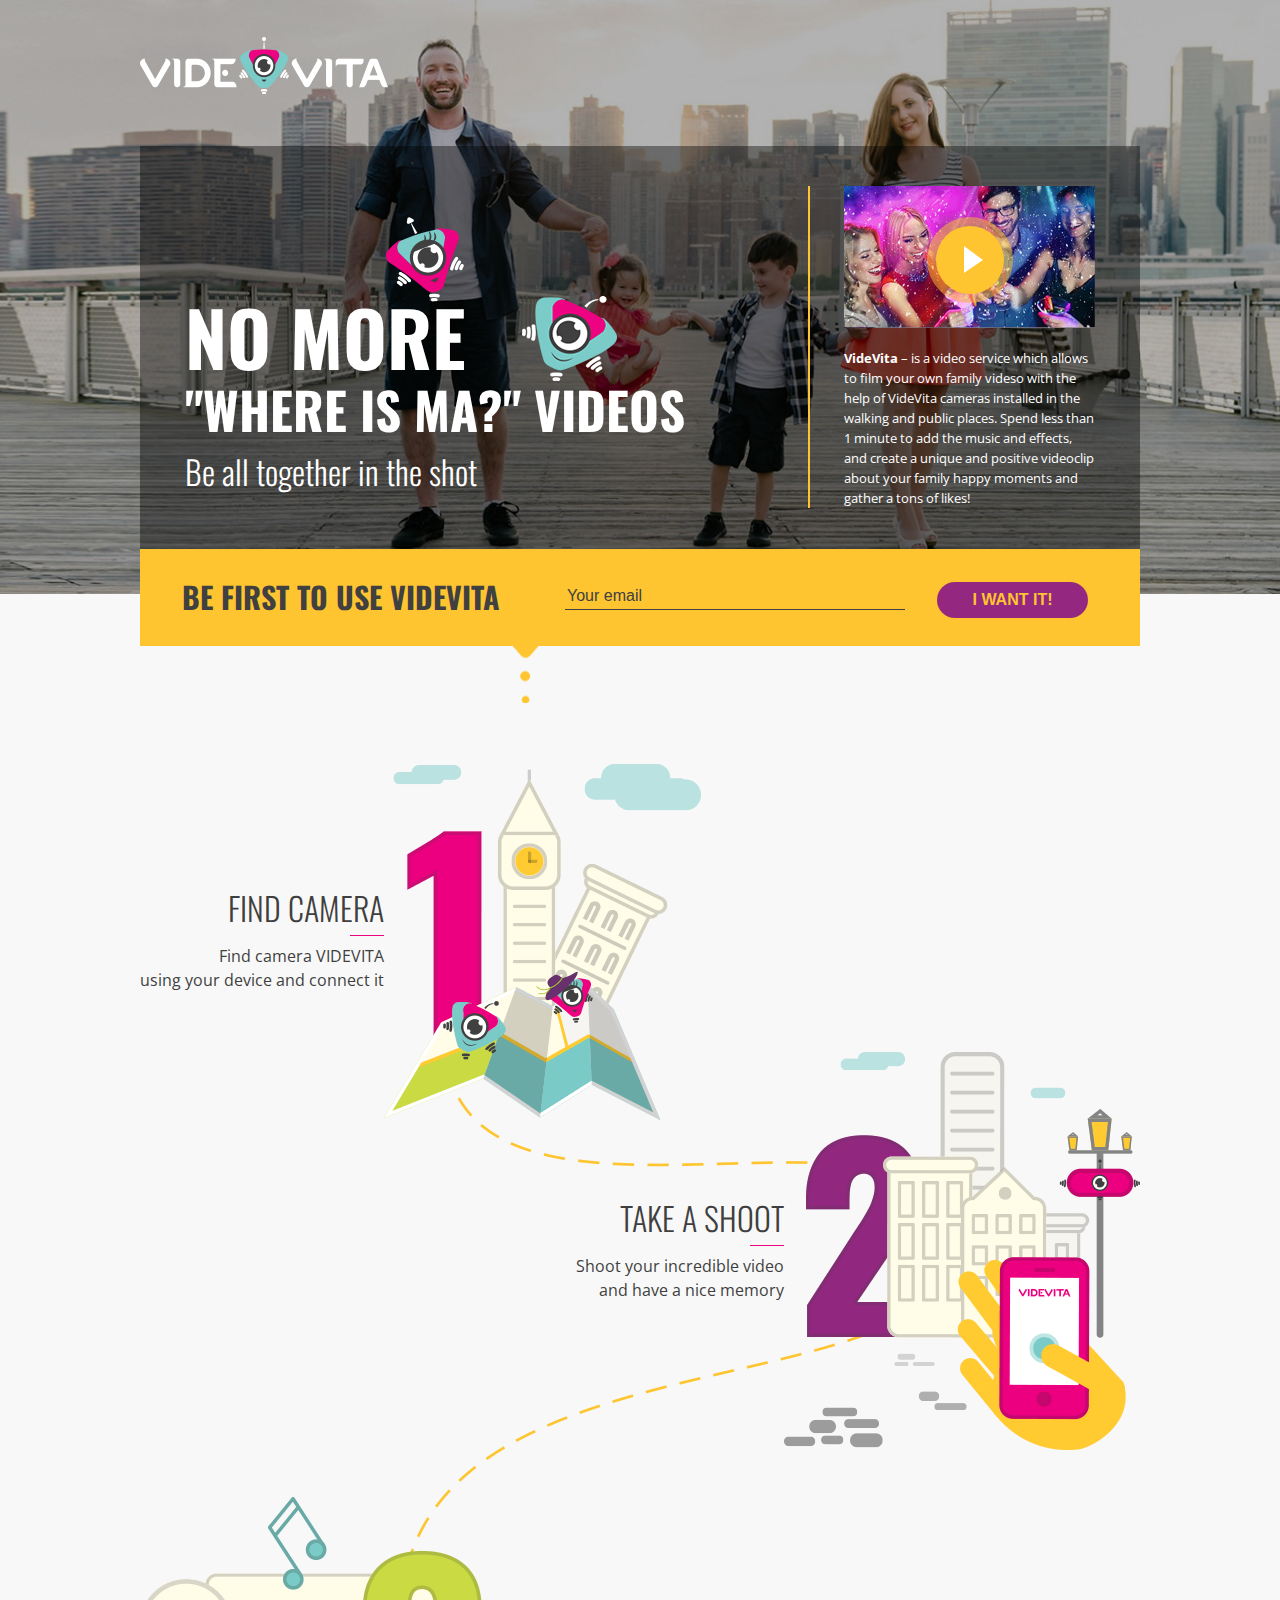
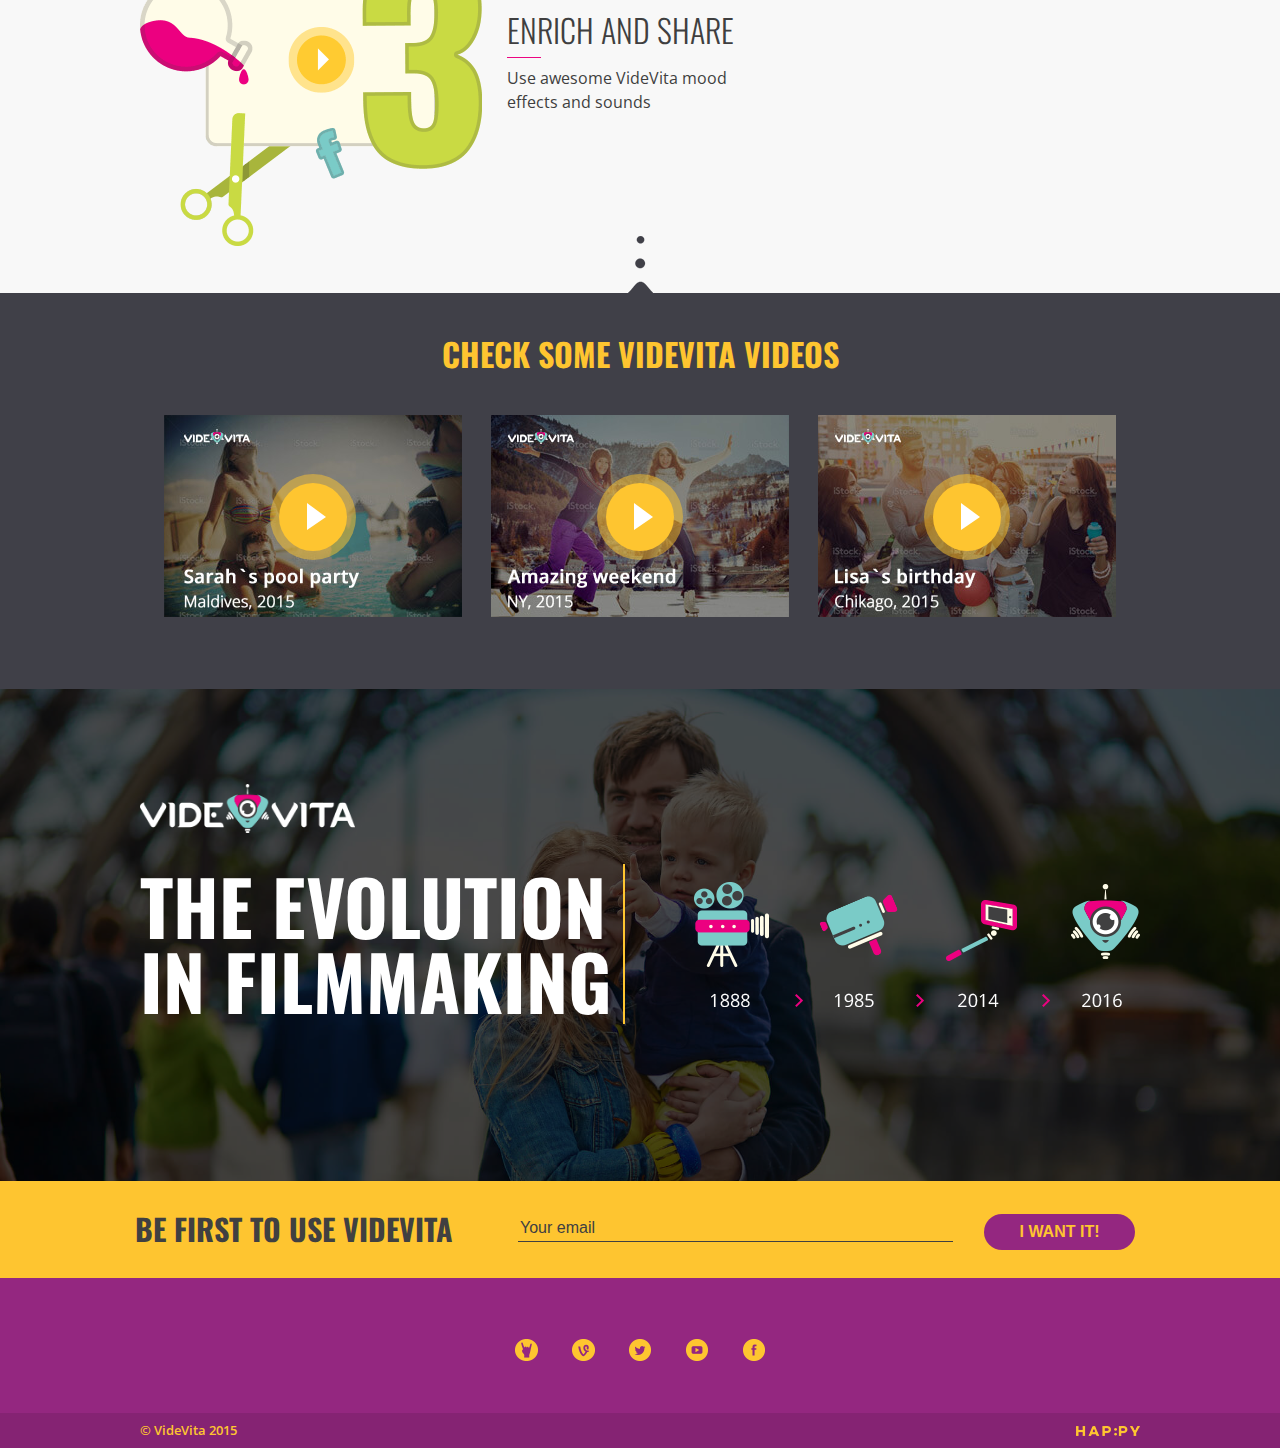
==== commit 5ccd259a: "top_family" ====
--- a/family.html
+++ b/family.html
@@ -1,243 +1,243 @@
-<!DOCTYPE html>
-<html lang="en">
-<head>
-	<meta charset="UTF-8">
-	<meta content="width=device-width, initial-scale=1.0" name="viewport">
-	<title>Vide Vita Family</title>
-	<link rel="stylesheet" href="css/application.css">
-	<script src="javascript/jquery-1.11.3.min.js"></script>
-	<script src="javascript/main.js"></script>
-</head>
-<body>
-
-<div class="overflow" id="top_popup">
-	<div class="popup">
-		<div class="close_btn">&times;</div>
-		<iframe id="player" width="620" height="515" src="https://www.youtube.com/embed/m9vE_KxJKB8?enablejsapi=1&loop=1&playlist=m9vE_KxJKB8" frameborder="0" allowfullscreen></iframe>
-	</div>
-</div>
-<div class="overflow" id="vid_1">
-	<div class="popup">
-		<div class="close_btn">&times;</div>
-		<iframe id="player2" width="620" height="515" src="https://www.youtube.com/embed/Utg8xJfvDkA?enablejsapi=1&loop=1&playlist=Utg8xJfvDkA" frameborder="0" allowfullscreen></iframe>
-	</div>
-</div>
-<div class="overflow" id="vid_2">
-	<div class="popup">
-		<div class="close_btn">&times;</div>
-		<iframe id="player3" width="620" height="515" src="https://www.youtube.com/embed/xbzcPTRSy5Y?enablejsapi=1&loop=1&playlist=xbzcPTRSy5Y" frameborder="0" allowfullscreen></iframe>
-	</div>
-</div>
-<div class="overflow" id="vid_3">
-	<div class="popup">
-		<div class="close_btn">&times;</div>
-		<iframe id="player4" width="620" height="515" src="https://www.youtube.com/embed/7QGIwifx1K0?enablejsapi=1&loop=1&playlist=7QGIwifx1K0" frameborder="0" allowfullscreen></iframe>
-	</div>
-</div>
-
-<!--START-->
-<section class="start" id="family">
-	<!--header-->
-	<header id="header">
-		<a href="javascript:;" class="logo">
-			<img src="img/logo.png" alt="videvita logo">
-		</a>
-	</header>
-	<!--newsletter_subscribe-->
-	<div class="about container">
-		<div class="clearfix">
-			<div class="left left_cont">
-				<!-- youth content -->
-				<div class="youth">
-					<img src="img/top_pair.png" alt="pair">
-					<h1>
-						<span>
-							Turn your video selfie
-						</span>
-						<br>
-						to masterpiece
-					</h1>
-					<p>
-						All likes will be Yours
-					</p>
-				</div>
-				<!-- family content -->
-				<div class="family">
-					<h1>
-						No more<br>
-						<span>
-							"Where is Ma?" videos
-						</span>
-					</h1>
-					<p>
-						Be all together in the shot
-					</p>
-				</div>
-				<!-- travel content -->
-				<div class="travel">
-					<h1>
-						No more <br>
-						<span>
-							boring videos
-						</span>
-					</h1>
-					<p>
-						Journeys impressions – let them be really collectible
-					</p>
-				</div>
-			</div>
-			<div class="right right_cont">
-				<div class="video">
-					<span class="fake_play" data-target="top_popup"></span>
-					<img src="img/top_video.jpg" alt="video">	
-				</div>
-				<p>
-					<b>VideVita</b> – is a video service which allows to film your own family videso with the help of VideVita cameras installed in the walking and public places. Spend less than 1 minute to add the music and effects, and create a unique and positive videoclip about your family happy moments and gather a tons of likes!
-
-				</p>
-			</div>
-		</div>
-		<div class="newsletter_subscribe">
-			<h2 class="left">
-				Be first to use VideVita
-			</h2>
-			<form action="">
-				<input type="text" class="input_sub left" placeholder="Your email">
-				<input type="submit" class="btn_sub right" value="I want it!">
-			</form>
-		</div>
-	</div>
-	
-</section>
-
-<!-- MANUAL -->
-<section class="manual">
-	<div class="container">
-		<div class="container_fluid">
-			<div class="block left manual_first">
-				<div class="manual_content">
-					<h2>
-						find camera
-					</h2>
-					<p>
-			      Find camera VIDEVITA
-			      <br>
-						using your device and connect it
-					</p>
-				</div>
-				<div class="manual_img"><img src="img/manual_1.png" alt=""></div>
-			</div>
-		</div>
-		<div class="container_fluid">
-			<div class="block right manual_second">
-				<div class="manual_content">
-					<h2>
-						take a shoot
-					</h2>
-					<p>
-			      Shoot your incredible video 
-			      <br> 
-			      and have a nice memory
-					</p>
-				</div>
-				<div class="manual_img"><img src="img/manual_2.png" alt=""></div>
-			</div>
-		</div>
-		<div class="container_fluid">
-			<div class="block left manual_third">
-				<div class="manual_img"><img src="img/manual_3.png" alt=""></div>
-				<div class="manual_content">
-					<h2 class="skull">
-						enrich and share
-					</h2>
-					<p>
-			      Use awesome VideVita mood 
-			      <br>
-						effects and sounds
-					</p>
-				</div>
-			</div>
-		</div>
-	</div>
-</section>
-
-<!-- VIDEO -->
-<section class="video">
-	<div class="container">
-		<h2>
-			Check some videvita videos
-		</h2>
-		<div class="container_fluid videos_wr">
-			<div class="block">
-				<img src="img/video_block_1.jpg" alt="">
-				<span class="fake_play" data-target="vid_1"></span>
-			</div>
-			<div class="block">
-				<img src="img/video_block_2.jpg" alt="">
-				<span class="fake_play" data-target="vid_2"></span>
-			</div>
-			<div class="block">
-				<img src="img/video_block_3.jpg" alt="">
-				<span class="fake_play" data-target="vid_3"></span>
-			</div>
-		</div>
-	</div>
-</section>
-
-<!-- EVOLUTION -->
-<section class="evolution family">
-	<div class="container">
-		<div class="left left_cont">
-			<img src="img/logo.png" alt="evologo" class="evolution_logo">
-			<h2>
-				tHE EVOLUTION
-				<br>
-				IN fILMMAKING
-			</h2>
-		</div>
-		<div class="right right_cont">
-			<img class="evo_img" src="img/evolution_img.png" alt="evolution">	
-		</div>
-	</div>
-</section>
-
-<!-- prefooter sendemailform -->
-<section class="footer_sendmail">
-	<div class="newsletter_subscribe">
-		<div class="container">
-			<h2 class="left">
-				Be first to use VideVita
-			</h2>
-			<form action="">
-				<input type="text" class="input_sub left" placeholder="Your email">
-				<input type="submit" class="btn_sub right" value="I want it!">
-			</form>
-		</div>
-	</div>
-</section>
-
-<!-- FOOTER -->
-<footer id="footer">
-	<div class="container socials">
-		<a href="javascript:;" class="soc_1"></a>
-		<a href="javascript:;" class="soc_2"></a>
-		<a href="javascript:;" class="soc_3"></a>
-		<a href="javascript:;" class="soc_4"></a>
-		<a href="javascript:;" class="soc_5"></a>
-	</div>
-	<div class="container_fluid bottom">
-		<div class="container">
-			<div class="left copy">
-				&copy; VideVita 2015
-			</div>
-			<div class="right">
-				<a href="http://happydesign.pro/" target="_blank" class="happy">
-					<img src="img/happy.png" alt="happy_logo">
-				</a>
-			</div>
-		</div>
-	</div>
-</footer>
-
-</body>
+<!DOCTYPE html>
+<html lang="en">
+<head>
+	<meta charset="UTF-8">
+	<meta content="width=device-width, initial-scale=1.0" name="viewport">
+	<title>Vide Vita Family</title>
+	<link rel="stylesheet" href="css/application.css">
+	<script src="javascript/jquery-1.11.3.min.js"></script>
+	<script src="javascript/main.js"></script>
+</head>
+<body>
+
+<div class="overflow" id="top_popup">
+	<div class="popup">
+		<div class="close_btn">&times;</div>
+		<iframe id="player" width="620" height="515" src="https://www.youtube.com/embed/m9vE_KxJKB8?enablejsapi=1&loop=1&playlist=m9vE_KxJKB8" frameborder="0" allowfullscreen></iframe>
+	</div>
+</div>
+<div class="overflow" id="vid_1">
+	<div class="popup">
+		<div class="close_btn">&times;</div>
+		<iframe id="player2" width="620" height="515" src="https://www.youtube.com/embed/Utg8xJfvDkA?enablejsapi=1&loop=1&playlist=Utg8xJfvDkA" frameborder="0" allowfullscreen></iframe>
+	</div>
+</div>
+<div class="overflow" id="vid_2">
+	<div class="popup">
+		<div class="close_btn">&times;</div>
+		<iframe id="player3" width="620" height="515" src="https://www.youtube.com/embed/xbzcPTRSy5Y?enablejsapi=1&loop=1&playlist=xbzcPTRSy5Y" frameborder="0" allowfullscreen></iframe>
+	</div>
+</div>
+<div class="overflow" id="vid_3">
+	<div class="popup">
+		<div class="close_btn">&times;</div>
+		<iframe id="player4" width="620" height="515" src="https://www.youtube.com/embed/7QGIwifx1K0?enablejsapi=1&loop=1&playlist=7QGIwifx1K0" frameborder="0" allowfullscreen></iframe>
+	</div>
+</div>
+
+<!--START-->
+<section class="start" id="family">
+	<!--header-->
+	<header id="header">
+		<a href="javascript:;" class="logo">
+			<img src="img/logo.png" alt="videvita logo">
+		</a>
+	</header>
+	<!--newsletter_subscribe-->
+	<div class="about container">
+		<div class="clearfix">
+			<div class="left left_cont">
+				<!-- youth content -->
+				<div class="youth">
+					<img src="img/top_pair.png" alt="pair">
+					<h1>
+						<span>
+							Turn your video selfie
+						</span>
+						<br>
+						to masterpiece
+					</h1>
+					<p>
+						All likes will be Yours
+					</p>
+				</div>
+				<!-- family content -->
+				<div class="family">
+					<h1>
+						No more<br>
+						<span>
+							"Where is Ma?" videos
+						</span>
+					</h1>
+					<p>
+						Be all together in the shot
+					</p>
+				</div>
+				<!-- travel content -->
+				<div class="travel">
+					<h1>
+						No more <br>
+						<span>
+							boring videos
+						</span>
+					</h1>
+					<p>
+						Journeys impressions – let them be really collectible
+					</p>
+				</div>
+			</div>
+			<div class="right right_cont">
+				<div class="video">
+					<span class="fake_play" data-target="top_popup"></span>
+					<img src="img/top_video.jpg" alt="video">	
+				</div>
+				<p>
+					<b>VideVita</b> – is a video service which allows to film your own family videso with the help of VideVita cameras installed in the walking and public places. Spend less than 1 minute to add the music and effects, and create a unique and positive videoclip about your family happy moments and gather a tons of likes!
+
+				</p>
+			</div>
+		</div>
+		<div class="newsletter_subscribe">
+			<h2 class="left">
+				Be first to use VideVita
+			</h2>
+			<form action="">
+				<input type="text" class="input_sub left" placeholder="Your email">
+				<input type="submit" class="btn_sub right" value="I want it!">
+			</form>
+		</div>
+	</div>
+	
+</section>
+
+<!-- MANUAL -->
+<section class="manual">
+	<div class="container">
+		<div class="container_fluid">
+			<div class="block left manual_first">
+				<div class="manual_content">
+					<h2>
+						find camera
+					</h2>
+					<p>
+			      Find camera VIDEVITA
+			      <br>
+						using your device and connect it
+					</p>
+				</div>
+				<div class="manual_img"><img src="img/manual_1.png" alt=""></div>
+			</div>
+		</div>
+		<div class="container_fluid">
+			<div class="block right manual_second">
+				<div class="manual_content">
+					<h2>
+						take a shoot
+					</h2>
+					<p>
+			      Shoot your incredible video 
+			      <br> 
+			      and have a nice memory
+					</p>
+				</div>
+				<div class="manual_img"><img src="img/manual_2.png" alt=""></div>
+			</div>
+		</div>
+		<div class="container_fluid">
+			<div class="block left manual_third">
+				<div class="manual_img"><img src="img/manual_3.png" alt=""></div>
+				<div class="manual_content">
+					<h2 class="skull">
+						enrich and share
+					</h2>
+					<p>
+			      Use awesome VideVita mood 
+			      <br>
+						effects and sounds
+					</p>
+				</div>
+			</div>
+		</div>
+	</div>
+</section>
+
+<!-- VIDEO -->
+<section class="video">
+	<div class="container">
+		<h2>
+			Check some videvita videos
+		</h2>
+		<div class="container_fluid videos_wr">
+			<div class="block">
+				<img src="img/video_block_1.jpg" alt="">
+				<span class="fake_play" data-target="vid_1"></span>
+			</div>
+			<div class="block">
+				<img src="img/video_block_2.jpg" alt="">
+				<span class="fake_play" data-target="vid_2"></span>
+			</div>
+			<div class="block">
+				<img src="img/video_block_3.jpg" alt="">
+				<span class="fake_play" data-target="vid_3"></span>
+			</div>
+		</div>
+	</div>
+</section>
+
+<!-- EVOLUTION -->
+<section class="evolution family">
+	<div class="container">
+		<div class="left left_cont">
+			<img src="img/logo.png" alt="evologo" class="evolution_logo">
+			<h2>
+				tHE EVOLUTION
+				<br>
+				IN fILMMAKING
+			</h2>
+		</div>
+		<div class="right right_cont">
+			<img class="evo_img" src="img/evolution_img.png" alt="evolution">	
+		</div>
+	</div>
+</section>
+
+<!-- prefooter sendemailform -->
+<section class="footer_sendmail">
+	<div class="newsletter_subscribe">
+		<div class="container">
+			<h2 class="left">
+				Be first to use VideVita
+			</h2>
+			<form action="">
+				<input type="text" class="input_sub left" placeholder="Your email">
+				<input type="submit" class="btn_sub right" value="I want it!">
+			</form>
+		</div>
+	</div>
+</section>
+
+<!-- FOOTER -->
+<footer id="footer">
+	<div class="container socials">
+		<a href="javascript:;" class="soc_1"></a>
+		<a href="javascript:;" class="soc_2"></a>
+		<a href="javascript:;" class="soc_3"></a>
+		<a href="javascript:;" class="soc_4"></a>
+		<a href="javascript:;" class="soc_5"></a>
+	</div>
+	<div class="container_fluid bottom">
+		<div class="container">
+			<div class="left copy">
+				&copy; VideVita 2015
+			</div>
+			<div class="right">
+				<a href="http://happydesign.pro/" target="_blank" class="happy">
+					<img src="img/happy.png" alt="happy_logo">
+				</a>
+			</div>
+		</div>
+	</div>
+</footer>
+
+</body>
 </html>--- a/css/application.css
+++ b/css/application.css
@@ -1,682 +1,682 @@
-@import url(https://fonts.googleapis.com/css?family=Open+Sans:400,300,600,700,800);
-/* font-family: 'Open Sans', sans-serif; */
-@import url(https://fonts.googleapis.com/css?family=Oswald:400,300,700);
-/* font-family: 'Oswald', sans-serif; */
-
-/* reset */
-html, body, div, span, applet, object, iframe,
-h1, h2, h3, h4, h5, h6, p, blockquote, pre,
-a, abbr, acronym, address, big, cite, code,
-del, dfn, em, img, ins, kbd, q, s, samp,
-small, strike, strong, sub, sup, tt, var,
-b, u, i, center,
-dl, dt, dd, ol, ul, li,
-fieldset, form, label, legend,
-table, caption, tbody, tfoot, thead, tr, th, td,
-article, aside, canvas, details, embed, 
-figure, figcaption, footer, header, hgroup, 
-menu, nav, output, ruby, section, summary,
-time, mark, audio, video {
-	margin: 0;
-	padding: 0;
-	border: 0;
-	font-size: 100%;
-	font: inherit;
-	vertical-align: baseline;
-}
-article, aside, details, figcaption, figure, 
-footer, header, hgroup, menu, nav, section {
-	display: block;
-}
-body {
-	line-height: 1;
-}
-ol, ul {
-	list-style: none;
-}
-blockquote, q {
-	quotes: none;
-}
-blockquote:before, blockquote:after,
-q:before, q:after {
-	content: '';
-	content: none;
-}
-table {
-	border-collapse: collapse;
-	border-spacing: 0;
-}
-b{
-	font-weight: bold;
-}
-
-/* def's*/
-html, body{
-	height: 100%;
-	font-family: 'Open Sans', sans-serif;
-	background-color: #f8f8f8;
-	min-width: 100px;
-}
-
-body > section,
-footer{
-	width: 100%;
-	min-width: 1000px;
-}
-
-*{
-	-webkit-box-sizing:border-box;
-	-moz-box-sizing:border-box;
-	box-sizing:border-box
-}
-:before,:after{
-	-webkit-box-sizing:border-box;
-	-moz-box-sizing:border-box;
-	box-sizing:border-box
-}
-
-.container:before,
-.container:after,
-.container_fluid:before,
-.container_fluid:after{
-	display: table;
-  content: " ";
-}
-.container:after,
-.container_fluid:after{
-	clear: both;
-}
-
-.container{
-	width: 1000px;
-	margin: 0 auto;
-}
-.container_fluid{
-	width: 100%;
-}
-
-.left{
-	float: left;
-}
-.right{
-	float: right;
-}
-
-/* animation */
-.animated {
-  -webkit-animation-duration: 1s;
-  animation-duration: 1s;
-  -webkit-animation-fill-mode: both;
-  animation-fill-mode: both;
-}
-@-webkit-keyframes fadeInLeft {
-  0% {
-    opacity: 0;
-    -webkit-transform: translate3d(-100%, 0, 0);
-    transform: translate3d(-100%, 0, 0);
-  }
-
-  100% {
-    opacity: 1;
-    -webkit-transform: none;
-    transform: none;
-  }
-}
-
-@keyframes fadeInLeft {
-  0% {
-    opacity: 0;
-    -webkit-transform: translate3d(-100%, 0, 0);
-    -ms-transform: translate3d(-100%, 0, 0);
-    transform: translate3d(-100%, 0, 0);
-  }
-
-  100% {
-    opacity: 1;
-    -webkit-transform: none;
-    -ms-transform: none;
-    transform: none;
-  }
-}
-
-.fadeInLeft {
-  -webkit-animation-name: fadeInLeft;
-  animation-name: fadeInLeft;
-}
-
-/* popup */
-.overflow{
-	display: none;
-	position: fixed;
-	overflow: hidden;
-	z-index: 10;
-	top: 0;
-	left: 0;
-	align-items: center;
-
-	width: 100%;
-	height: 100%;
-	background: rgba(0,0,0, .7);
-
-	-webkit-transition: all .3s ease;
-	-o-transition: all .3s ease;
-	transition: all .3s ease;
-}
-	.overflow.visible{
-		display: flex;
-	}
-	.overflow .popup{
-		margin: 0 auto;
-		min-width: 600px;
-		min-height: 300px;
-		position: relative;
-	}
-	.close_btn{
-		color: #f8f8f8;
-		font-size: 35px;
-		cursor: pointer;
-		position: absolute;
-		z-index: 11;
-		top: -35px;
-		right: 0;
-	}
-
-/* fake_play */
-.fake_play{
-	display: block;
-	position: absolute;
-	z-index: 2;
-	top: 50%;
-	left: 50%;
-	margin-top: -34px;
-	margin-left: -34px;
-	width: 68px;
-	height: 68px;
-	background: #fec530;
-	-webkit-border-radius: 50%;
-	-moz-border-radius: 50%;
-	-o-border-radius: 50%;
-	border-radius: 50%;
-	box-shadow: 0 0 0 9px rgba(254,197,48, .5);
-	cursor: pointer;
-
-	-webkit-transition: all .3s ease-in-out;
-	-moz-transition: all .3s ease-in-out;
-	-ms-transition: all .3s ease-in-out;
-	-o-transition: all .3s ease-in-out;
-	transition: all .3s ease-in-out;
-	
-}
-	.fake_play:after{
-		content: "";
-    display: block;
-    position: absolute;
-    top: 20px;
-    left: 28px;
-    margin: 0 auto;
-    border-style: solid;
-    border-width: 14.5px 0 13.5px 19px;
-    border-color: transparent transparent transparent rgba(255, 255, 255, 1);
-	}
-	.fake_play:hover{
-   	-webkit-transform: scale(1.1);
-		-moz-transform: scale(1.1);
-		transform: scale(1.1);
-	}
-
-/* header */
-#header{
-	width: 1000px;
-	margin: 0 auto;
-	position: relative;
-	z-index: 3;
-}
-	#header .logo{
-		display: block;
-		color: #fff;
-	}
-
-/* top */
-section.start{
-	width: 100%;
-	height: 594px;
-	position: relative;
-
-	padding-top: 37px;
-	-webkit-transition: background .3s ease;
-	-o-transition: background .3s ease;
-	transition: background .3s ease;
-}
-	section.start#youth{
-		background: url('images/top_youth.jpg') no-repeat 50%;
-		-webkit-background-size: cover;
-		background-size: cover;
-	}
-		section.start .youth{
-			display: none;
-		}
-		section.start#youth .youth{
-			display: block;
-		}
-		section.start#youth h1{
-			margin-top: -10px;
-		}
-		section.start#youth h1 span{
-			display: inline-block;
-			margin-bottom: 25px;
-		}
-	section.start#family{
-		background: url('images/top_family.jpg') no-repeat 50%;
-		-webkit-background-size: cover;
-		background-size: cover;
-	}
-		section.start .family{
-			display: none;
-		}
-		section.start#family .family{
-			display: block;
-		}
-			section.start .family h1,
-			section.start .travel h1{
-				margin-top: 113px !important;
-			}
-			section.start .family h1:before{
-				content: '';
-				width: 231px;
-				height: 164px;
-				top: -82px;
-				left: 201px;
-				position: absolute;
-				display: block;
-
-				background: url('images/family_pair.png') no-repeat 0 0;
-			}
-			section.start .family h1 span{
-				display: block;
-				margin-top: 10px;
-			}
-	section.start#travel{
-		background: url('images/top_travel.jpg') no-repeat 50%;
-		-webkit-background-size: cover;
-		background-size: cover;
-	}
-		section.start .travel{
-			display: none;
-		}
-		section.start#travel .travel{
-			display: block;
-		}
-		section.start .travel h1 span{
-			display: block;
-			margin-top: 13px;
-		}
-		section.start .travel h1:before{
-			content: '';
-			width: 470px;
-			height: 235px;
-			top: -95px;
-			left: 138px;
-			position: absolute;
-			display: block;
-
-			background: url('images/travel_pair.png') no-repeat 0 0;
-		}
-	
-	section.start .newsletter_subscribe{
-		position: absolute;
-		bottom: 0;
-		left: 0;
-	}
-		section.start .newsletter_subscribe:before{
-			content: '';
-			position: absolute;
-			bottom: -57px;
-			left: 373px;
-			width: 25px;
-			height: 57px;
-
-			background: url('images/top_before.png') no-repeat 50%;
-			z-index: 2;
-		}
-	section.start .newsletter_subscribe,
-	section.footer_sendmail .newsletter_subscribe{
-		width: 100%;
-		padding: 33px 52px 28px 42px;
-
-		background: #fec530;
-	}
-		section.footer_sendmail .input_sub{
-			width: 435px;
-		}
-		.newsletter_subscribe h2{
-			font-size: 30px;
-			color: #404041;
-			text-transform: uppercase;
-			font-family: 'Oswald', sans-serif;
-			font-weight: 700;
-		}
-		.newsletter_subscribe .input_sub{
-			background: none;
-			border: none;
-			border-bottom: 1px solid #404041;
-			outline: none;
-			width: 340px;	
-			margin-left: 65px;
-			height: 28px;
-			
-			font-size: 16px;
-			color: #404041;
-			line-height: 28px;
-		}
-
-		::-webkit-input-placeholder {color:#404041;}
-		::-moz-placeholder          {color:#404041;}
-		:-moz-placeholder           {color:#404041;}
-		:-ms-input-placeholder      {color:#404041;}
-
-		.newsletter_subscribe .btn_sub{
-			border: none;
-			outline: none;
-			height: 36px;
-			width: 151px;
-			
-			cursor: pointer;
-			text-align: center;
-			color: #fec530;
-			font-size: 16px;
-			font-weight: 900;
-			background: #942780;
-			text-transform: uppercase;
-			border-radius: 25px;
-
-			-webkit-transition: all .3s ease-in-out;
-			-o-transition: all .3s ease-in-out;
-			transition: all .3s ease-in-out;
-		}
-			.newsletter_subscribe .btn_sub:hover{
-				background-color: #fec530;
-				color: #942780;
-				box-shadow: 0 0 0 2px #942780;
-			}
-	
-	section.start:before{
-		content: '';
-		height: 594px;
-		width: 100%;
-		z-index: 2;
-		position: absolute;
-		top: 0;
-		left: 0;
-		background: rgba(0,0,0, .3);
-	}
-
-	section.start .about{
-		position: relative;
-		bottom: -50px;
-		height: 500px;
-		left: 0;
-		padding: 40px 45px;
-		z-index: 3;
-
-		background: rgba(0,0,0, .4);
-	}
-	section.start .about .left_cont{
-		color: #fff;
-	}
-		section.start .left_cont h1{
-			margin-bottom: 20px;
-			margin-top: -25px;
-			position: relative;
-
-			font-family: 'Oswald', sans-serif;
-			font-size: 75px;
-			text-transform: uppercase;
-			font-weight: 700;
-		}
-			section.start .left_cont h1 span {
-				font-size: 51px;
-			}
-		section.start .left_cont p{
-			margin-bottom: 30px;
-
-			font-size: 33px;
-			font-family: 'Oswald', sans-serif;
-			font-weight: 300;
-		}
-	section.start .about .right_cont{
-		padding-left: 34px;
-		width: 287px;
-		border-left: 2px solid #fec530;
-
-		color: #fff;
-		font-size: 13px;
-		line-height: 20px;
-	}
-		section.start .about .video {
-			margin-bottom: 15px;
-			position: relative;
-		}
-
-/* manual */
-section.manual{
-	padding-top: 170px;
-	padding-bottom: 45px;
-}
-	section.manual > .container{
-		background: url('images/manual_bg.png') no-repeat 264px 230px;
-	}
-	section.manual h2{
-		margin-bottom: 20px;
-
-		font-family: 'Oswald', sans-serif;
-		text-transform: uppercase;
-		font-size: 32px;
-		color: #3f3f40;
-		font-weight: 300;
-		position: relative;
-	}
-		section.manual h2:after{
-			content: '';
-			position: absolute;
-			bottom: -12px;
-			right: 0;
-			width: 34px;
-			height: 1px;
-			background: #ec0681;
-		}
-		section.manual h2.skull:after{
-			right: inherit;
-			left: 0;
-		}
-	section.manual p{
-		font-size: 16px;
-		line-height: 24px;
-		font-weight: 400;
-		color: #3f3f40;
-	}
-	section.manual .block{
-		position: relative;
-	}
-	section.manual .block > div{
-		float: left;
-	}
-		.manual_first,
-		.manual_second{
-			text-align: right;
-		}
-		.manual_first .manual_content{
-			margin-top: 128px;
-		}
-		.manual_second{
-			margin-top: -70px;
-		}
-			.manual_second .manual_content{
-				margin-top: 150px;
-			}
-		.manual_third{
-			margin-top: 45px;
-		}
-			.manual_third .manual_content{
-				margin-top: 117px;
-				margin-left: 25px;
-			}
-
-/* video */
-section.video{
-	background: #404048;
-	color: #fff;
-	text-align: center;
-
-	padding-bottom: 70px;
-	position: relative;
-}
-	section.video:before{
-		content: '';
-		position: absolute;
-		top: -57px;
-		left: 50%;
-		margin-left: -12px;
-		width: 25px;
-		height: 57px;
-
-		background: url('images/video_before.png') no-repeat 50%;
-		z-index: 2;
-	}
-	section.video h2{
-		text-align: center;
-		text-transform: uppercase;
-		font-size: 32px;
-		font-family: 'Oswald', sans-serif;
-		font-weight: 700;
-		color: #fec530;
-
-		margin: 45px 0;
-	}
-
-	section.video .block {
-		display: inline-block;
-		position: relative;
-	}
-		section.video .block:nth-child(even){
-			margin: 0 25px;
-		}
-
-/* evolution */
-section.evolution{
-	height: 492px;
-	padding-top: 95px;
-	position: relative;
-}
-	section.evolution:before{
-		content: '';
-		height: 492px;
-		width: 100%;
-		position: absolute;
-		top: 0;
-		left: 0;
-		z-index: 2;
-		background: rgba(0,0,0, .7);
-	}
-	section.evolution .container{
-		position: relative;
-		z-index: 3;
-	}
-	/* bg's */
-	section.evolution.youth{
-		background: url('images/evolution_bg.jpg') no-repeat 50%;
-		-webkit-background-size: cover;
-		background-size: cover;
-	}
-	section.evolution.family{
-		background: url('images/evolution_bg_family.jpg') no-repeat 50%;
-		-webkit-background-size: cover;
-		background-size: cover;
-	}
-	section.evolution.travel{
-		background: url('images/evolution_bg_travel.jpg') no-repeat 50%;
-		-webkit-background-size: cover;
-		background-size: cover;
-	}
-	/**/
-	section.evolution .evolution_logo{
-		display: block;
-		width: 215px;
-		margin-bottom: 35px;
-	}
-	section.evolution h2{
-		text-transform: uppercase;
-		font-size: 75px;
-		font-family: 'Oswald', sans-serif;
-		font-weight: 700;
-		color: #fff;
-	}
-	section.evolution .evo_img{
-		display: block;
-		margin-top: 18px;
-		margin-left: 55px;
-	}
-	section.evolution .left_cont{
-	}
-	section.evolution .right_cont{
-		height: 160px;
-		margin-top: 80px;
-		border-left: 2px solid #fec530;
-	}
-
-/* footer */
-#footer{
-	background-color: #942780;
-	position: relative;
-}
-	#footer .socials{
-		text-align: center;
-		padding-top: 60px;
-		padding-bottom: 50px;
-	}
-		#footer .socials a{
-			display: inline-block;
-			margin: 0 15px;
-			width: 23px;
-			height: 23px;
-			text-decoration: none;
-
-			-webkit-transition: all .3s ease-in-out;
-			-moz-transition: all .3s ease-in-out;
-			-ms-transition: all .3s ease-in-out;
-			-o-transition: all .3s ease-in-out;
-			transition: all .3s ease-in-out;
-		}
-			#footer .socials a:hover{
-		   	-webkit-transform: scale(0.9);
-				-moz-transform: scale(0.9);
-				transform: scale(0.9);
-			}
-			#footer .socials a.soc_1{
-				background: url('images/soc_1.png') no-repeat 50%;
-			}
-			#footer .socials a.soc_2{
-				background: url('images/soc_2.png') no-repeat 50%;
-			}
-			#footer .socials a.soc_3{
-				background: url('images/soc_3.png') no-repeat 50%;
-			}
-			#footer .socials a.soc_4{
-				background: url('images/soc_4.png') no-repeat 50%;
-			}
-			#footer .socials a.soc_5{
-				background: url('images/soc_5.png') no-repeat 50%;
-			}
-	#footer .bottom{
-		height: 35px;
-		line-height: 35px;
-
-		background: #852373;
-		color: #fec530;
-	}
-		#footer .bottom .copy{
-			font-size: 13px;
-			font-weight: 600;
-		}
-		#footer .bottom .happy{
-			text-decoration: none;
-		}
+@import url(https://fonts.googleapis.com/css?family=Open+Sans:400,300,600,700,800);
+/* font-family: 'Open Sans', sans-serif; */
+@import url(https://fonts.googleapis.com/css?family=Oswald:400,300,700);
+/* font-family: 'Oswald', sans-serif; */
+
+/* reset */
+html, body, div, span, applet, object, iframe,
+h1, h2, h3, h4, h5, h6, p, blockquote, pre,
+a, abbr, acronym, address, big, cite, code,
+del, dfn, em, img, ins, kbd, q, s, samp,
+small, strike, strong, sub, sup, tt, var,
+b, u, i, center,
+dl, dt, dd, ol, ul, li,
+fieldset, form, label, legend,
+table, caption, tbody, tfoot, thead, tr, th, td,
+article, aside, canvas, details, embed, 
+figure, figcaption, footer, header, hgroup, 
+menu, nav, output, ruby, section, summary,
+time, mark, audio, video {
+	margin: 0;
+	padding: 0;
+	border: 0;
+	font-size: 100%;
+	font: inherit;
+	vertical-align: baseline;
+}
+article, aside, details, figcaption, figure, 
+footer, header, hgroup, menu, nav, section {
+	display: block;
+}
+body {
+	line-height: 1;
+}
+ol, ul {
+	list-style: none;
+}
+blockquote, q {
+	quotes: none;
+}
+blockquote:before, blockquote:after,
+q:before, q:after {
+	content: '';
+	content: none;
+}
+table {
+	border-collapse: collapse;
+	border-spacing: 0;
+}
+b{
+	font-weight: bold;
+}
+
+/* def's*/
+html, body{
+	height: 100%;
+	font-family: 'Open Sans', sans-serif;
+	background-color: #f8f8f8;
+	min-width: 100px;
+}
+
+body > section,
+footer{
+	width: 100%;
+	min-width: 1000px;
+}
+
+*{
+	-webkit-box-sizing:border-box;
+	-moz-box-sizing:border-box;
+	box-sizing:border-box
+}
+:before,:after{
+	-webkit-box-sizing:border-box;
+	-moz-box-sizing:border-box;
+	box-sizing:border-box
+}
+
+.container:before,
+.container:after,
+.container_fluid:before,
+.container_fluid:after{
+	display: table;
+  content: " ";
+}
+.container:after,
+.container_fluid:after{
+	clear: both;
+}
+
+.container{
+	width: 1000px;
+	margin: 0 auto;
+}
+.container_fluid{
+	width: 100%;
+}
+
+.left{
+	float: left;
+}
+.right{
+	float: right;
+}
+
+/* animation */
+.animated {
+  -webkit-animation-duration: 1s;
+  animation-duration: 1s;
+  -webkit-animation-fill-mode: both;
+  animation-fill-mode: both;
+}
+@-webkit-keyframes fadeInLeft {
+  0% {
+    opacity: 0;
+    -webkit-transform: translate3d(-100%, 0, 0);
+    transform: translate3d(-100%, 0, 0);
+  }
+
+  100% {
+    opacity: 1;
+    -webkit-transform: none;
+    transform: none;
+  }
+}
+
+@keyframes fadeInLeft {
+  0% {
+    opacity: 0;
+    -webkit-transform: translate3d(-100%, 0, 0);
+    -ms-transform: translate3d(-100%, 0, 0);
+    transform: translate3d(-100%, 0, 0);
+  }
+
+  100% {
+    opacity: 1;
+    -webkit-transform: none;
+    -ms-transform: none;
+    transform: none;
+  }
+}
+
+.fadeInLeft {
+  -webkit-animation-name: fadeInLeft;
+  animation-name: fadeInLeft;
+}
+
+/* popup */
+.overflow{
+	display: none;
+	position: fixed;
+	overflow: hidden;
+	z-index: 10;
+	top: 0;
+	left: 0;
+	align-items: center;
+
+	width: 100%;
+	height: 100%;
+	background: rgba(0,0,0, .7);
+
+	-webkit-transition: all .3s ease;
+	-o-transition: all .3s ease;
+	transition: all .3s ease;
+}
+	.overflow.visible{
+		display: flex;
+	}
+	.overflow .popup{
+		margin: 0 auto;
+		min-width: 600px;
+		min-height: 300px;
+		position: relative;
+	}
+	.close_btn{
+		color: #f8f8f8;
+		font-size: 35px;
+		cursor: pointer;
+		position: absolute;
+		z-index: 11;
+		top: -35px;
+		right: 0;
+	}
+
+/* fake_play */
+.fake_play{
+	display: block;
+	position: absolute;
+	z-index: 2;
+	top: 50%;
+	left: 50%;
+	margin-top: -34px;
+	margin-left: -34px;
+	width: 68px;
+	height: 68px;
+	background: #fec530;
+	-webkit-border-radius: 50%;
+	-moz-border-radius: 50%;
+	-o-border-radius: 50%;
+	border-radius: 50%;
+	box-shadow: 0 0 0 9px rgba(254,197,48, .5);
+	cursor: pointer;
+
+	-webkit-transition: all .3s ease-in-out;
+	-moz-transition: all .3s ease-in-out;
+	-ms-transition: all .3s ease-in-out;
+	-o-transition: all .3s ease-in-out;
+	transition: all .3s ease-in-out;
+	
+}
+	.fake_play:after{
+		content: "";
+    display: block;
+    position: absolute;
+    top: 20px;
+    left: 28px;
+    margin: 0 auto;
+    border-style: solid;
+    border-width: 14.5px 0 13.5px 19px;
+    border-color: transparent transparent transparent rgba(255, 255, 255, 1);
+	}
+	.fake_play:hover{
+   	-webkit-transform: scale(1.1);
+		-moz-transform: scale(1.1);
+		transform: scale(1.1);
+	}
+
+/* header */
+#header{
+	width: 1000px;
+	margin: 0 auto;
+	position: relative;
+	z-index: 3;
+}
+	#header .logo{
+		display: block;
+		color: #fff;
+	}
+
+/* top */
+section.start{
+	width: 100%;
+	height: 594px;
+	position: relative;
+
+	padding-top: 37px;
+	-webkit-transition: background .3s ease;
+	-o-transition: background .3s ease;
+	transition: background .3s ease;
+}
+	section.start#youth{
+		background: url('images/top_youth.jpg') no-repeat 50%;
+		-webkit-background-size: cover;
+		background-size: cover;
+	}
+		section.start .youth{
+			display: none;
+		}
+		section.start#youth .youth{
+			display: block;
+		}
+		section.start#youth h1{
+			margin-top: -10px;
+		}
+		section.start#youth h1 span{
+			display: inline-block;
+			margin-bottom: 25px;
+		}
+	section.start#family{
+		background: url('images/top_family.jpg') no-repeat 50% top;
+		-webkit-background-size: cover;
+		background-size: cover;
+	}
+		section.start .family{
+			display: none;
+		}
+		section.start#family .family{
+			display: block;
+		}
+			section.start .family h1,
+			section.start .travel h1{
+				margin-top: 113px !important;
+			}
+			section.start .family h1:before{
+				content: '';
+				width: 231px;
+				height: 164px;
+				top: -82px;
+				left: 201px;
+				position: absolute;
+				display: block;
+
+				background: url('images/family_pair.png') no-repeat 0 0;
+			}
+			section.start .family h1 span{
+				display: block;
+				margin-top: 10px;
+			}
+	section.start#travel{
+		background: url('images/top_travel.jpg') no-repeat 50%;
+		-webkit-background-size: cover;
+		background-size: cover;
+	}
+		section.start .travel{
+			display: none;
+		}
+		section.start#travel .travel{
+			display: block;
+		}
+		section.start .travel h1 span{
+			display: block;
+			margin-top: 13px;
+		}
+		section.start .travel h1:before{
+			content: '';
+			width: 470px;
+			height: 235px;
+			top: -95px;
+			left: 138px;
+			position: absolute;
+			display: block;
+
+			background: url('images/travel_pair.png') no-repeat 0 0;
+		}
+	
+	section.start .newsletter_subscribe{
+		position: absolute;
+		bottom: 0;
+		left: 0;
+	}
+		section.start .newsletter_subscribe:before{
+			content: '';
+			position: absolute;
+			bottom: -57px;
+			left: 373px;
+			width: 25px;
+			height: 57px;
+
+			background: url('images/top_before.png') no-repeat 50%;
+			z-index: 2;
+		}
+	section.start .newsletter_subscribe,
+	section.footer_sendmail .newsletter_subscribe{
+		width: 100%;
+		padding: 33px 52px 28px 42px;
+
+		background: #fec530;
+	}
+		section.footer_sendmail .input_sub{
+			width: 435px;
+		}
+		.newsletter_subscribe h2{
+			font-size: 30px;
+			color: #404041;
+			text-transform: uppercase;
+			font-family: 'Oswald', sans-serif;
+			font-weight: 700;
+		}
+		.newsletter_subscribe .input_sub{
+			background: none;
+			border: none;
+			border-bottom: 1px solid #404041;
+			outline: none;
+			width: 340px;	
+			margin-left: 65px;
+			height: 28px;
+			
+			font-size: 16px;
+			color: #404041;
+			line-height: 28px;
+		}
+
+		::-webkit-input-placeholder {color:#404041;}
+		::-moz-placeholder          {color:#404041;}
+		:-moz-placeholder           {color:#404041;}
+		:-ms-input-placeholder      {color:#404041;}
+
+		.newsletter_subscribe .btn_sub{
+			border: none;
+			outline: none;
+			height: 36px;
+			width: 151px;
+			
+			cursor: pointer;
+			text-align: center;
+			color: #fec530;
+			font-size: 16px;
+			font-weight: 900;
+			background: #942780;
+			text-transform: uppercase;
+			border-radius: 25px;
+
+			-webkit-transition: all .3s ease-in-out;
+			-o-transition: all .3s ease-in-out;
+			transition: all .3s ease-in-out;
+		}
+			.newsletter_subscribe .btn_sub:hover{
+				background-color: #fec530;
+				color: #942780;
+				box-shadow: 0 0 0 2px #942780;
+			}
+	
+	section.start:before{
+		content: '';
+		height: 594px;
+		width: 100%;
+		z-index: 2;
+		position: absolute;
+		top: 0;
+		left: 0;
+		background: rgba(0,0,0, .3);
+	}
+
+	section.start .about{
+		position: relative;
+		bottom: -50px;
+		height: 500px;
+		left: 0;
+		padding: 40px 45px;
+		z-index: 3;
+
+		background: rgba(0,0,0, .4);
+	}
+	section.start .about .left_cont{
+		color: #fff;
+	}
+		section.start .left_cont h1{
+			margin-bottom: 20px;
+			margin-top: -25px;
+			position: relative;
+
+			font-family: 'Oswald', sans-serif;
+			font-size: 75px;
+			text-transform: uppercase;
+			font-weight: 700;
+		}
+			section.start .left_cont h1 span {
+				font-size: 51px;
+			}
+		section.start .left_cont p{
+			margin-bottom: 30px;
+
+			font-size: 33px;
+			font-family: 'Oswald', sans-serif;
+			font-weight: 300;
+		}
+	section.start .about .right_cont{
+		padding-left: 34px;
+		width: 287px;
+		border-left: 2px solid #fec530;
+
+		color: #fff;
+		font-size: 13px;
+		line-height: 20px;
+	}
+		section.start .about .video {
+			margin-bottom: 15px;
+			position: relative;
+		}
+
+/* manual */
+section.manual{
+	padding-top: 170px;
+	padding-bottom: 45px;
+}
+	section.manual > .container{
+		background: url('images/manual_bg.png') no-repeat 264px 230px;
+	}
+	section.manual h2{
+		margin-bottom: 20px;
+
+		font-family: 'Oswald', sans-serif;
+		text-transform: uppercase;
+		font-size: 32px;
+		color: #3f3f40;
+		font-weight: 300;
+		position: relative;
+	}
+		section.manual h2:after{
+			content: '';
+			position: absolute;
+			bottom: -12px;
+			right: 0;
+			width: 34px;
+			height: 1px;
+			background: #ec0681;
+		}
+		section.manual h2.skull:after{
+			right: inherit;
+			left: 0;
+		}
+	section.manual p{
+		font-size: 16px;
+		line-height: 24px;
+		font-weight: 400;
+		color: #3f3f40;
+	}
+	section.manual .block{
+		position: relative;
+	}
+	section.manual .block > div{
+		float: left;
+	}
+		.manual_first,
+		.manual_second{
+			text-align: right;
+		}
+		.manual_first .manual_content{
+			margin-top: 128px;
+		}
+		.manual_second{
+			margin-top: -70px;
+		}
+			.manual_second .manual_content{
+				margin-top: 150px;
+			}
+		.manual_third{
+			margin-top: 45px;
+		}
+			.manual_third .manual_content{
+				margin-top: 117px;
+				margin-left: 25px;
+			}
+
+/* video */
+section.video{
+	background: #404048;
+	color: #fff;
+	text-align: center;
+
+	padding-bottom: 70px;
+	position: relative;
+}
+	section.video:before{
+		content: '';
+		position: absolute;
+		top: -57px;
+		left: 50%;
+		margin-left: -12px;
+		width: 25px;
+		height: 57px;
+
+		background: url('images/video_before.png') no-repeat 50%;
+		z-index: 2;
+	}
+	section.video h2{
+		text-align: center;
+		text-transform: uppercase;
+		font-size: 32px;
+		font-family: 'Oswald', sans-serif;
+		font-weight: 700;
+		color: #fec530;
+
+		margin: 45px 0;
+	}
+
+	section.video .block {
+		display: inline-block;
+		position: relative;
+	}
+		section.video .block:nth-child(even){
+			margin: 0 25px;
+		}
+
+/* evolution */
+section.evolution{
+	height: 492px;
+	padding-top: 95px;
+	position: relative;
+}
+	section.evolution:before{
+		content: '';
+		height: 492px;
+		width: 100%;
+		position: absolute;
+		top: 0;
+		left: 0;
+		z-index: 2;
+		background: rgba(0,0,0, .7);
+	}
+	section.evolution .container{
+		position: relative;
+		z-index: 3;
+	}
+	/* bg's */
+	section.evolution.youth{
+		background: url('images/evolution_bg.jpg') no-repeat 50%;
+		-webkit-background-size: cover;
+		background-size: cover;
+	}
+	section.evolution.family{
+		background: url('images/evolution_bg_family.jpg') no-repeat 50%;
+		-webkit-background-size: cover;
+		background-size: cover;
+	}
+	section.evolution.travel{
+		background: url('images/evolution_bg_travel.jpg') no-repeat 50%;
+		-webkit-background-size: cover;
+		background-size: cover;
+	}
+	/**/
+	section.evolution .evolution_logo{
+		display: block;
+		width: 215px;
+		margin-bottom: 35px;
+	}
+	section.evolution h2{
+		text-transform: uppercase;
+		font-size: 75px;
+		font-family: 'Oswald', sans-serif;
+		font-weight: 700;
+		color: #fff;
+	}
+	section.evolution .evo_img{
+		display: block;
+		margin-top: 18px;
+		margin-left: 55px;
+	}
+	section.evolution .left_cont{
+	}
+	section.evolution .right_cont{
+		height: 160px;
+		margin-top: 80px;
+		border-left: 2px solid #fec530;
+	}
+
+/* footer */
+#footer{
+	background-color: #942780;
+	position: relative;
+}
+	#footer .socials{
+		text-align: center;
+		padding-top: 60px;
+		padding-bottom: 50px;
+	}
+		#footer .socials a{
+			display: inline-block;
+			margin: 0 15px;
+			width: 23px;
+			height: 23px;
+			text-decoration: none;
+
+			-webkit-transition: all .3s ease-in-out;
+			-moz-transition: all .3s ease-in-out;
+			-ms-transition: all .3s ease-in-out;
+			-o-transition: all .3s ease-in-out;
+			transition: all .3s ease-in-out;
+		}
+			#footer .socials a:hover{
+		   	-webkit-transform: scale(0.9);
+				-moz-transform: scale(0.9);
+				transform: scale(0.9);
+			}
+			#footer .socials a.soc_1{
+				background: url('images/soc_1.png') no-repeat 50%;
+			}
+			#footer .socials a.soc_2{
+				background: url('images/soc_2.png') no-repeat 50%;
+			}
+			#footer .socials a.soc_3{
+				background: url('images/soc_3.png') no-repeat 50%;
+			}
+			#footer .socials a.soc_4{
+				background: url('images/soc_4.png') no-repeat 50%;
+			}
+			#footer .socials a.soc_5{
+				background: url('images/soc_5.png') no-repeat 50%;
+			}
+	#footer .bottom{
+		height: 35px;
+		line-height: 35px;
+
+		background: #852373;
+		color: #fec530;
+	}
+		#footer .bottom .copy{
+			font-size: 13px;
+			font-weight: 600;
+		}
+		#footer .bottom .happy{
+			text-decoration: none;
+		}
